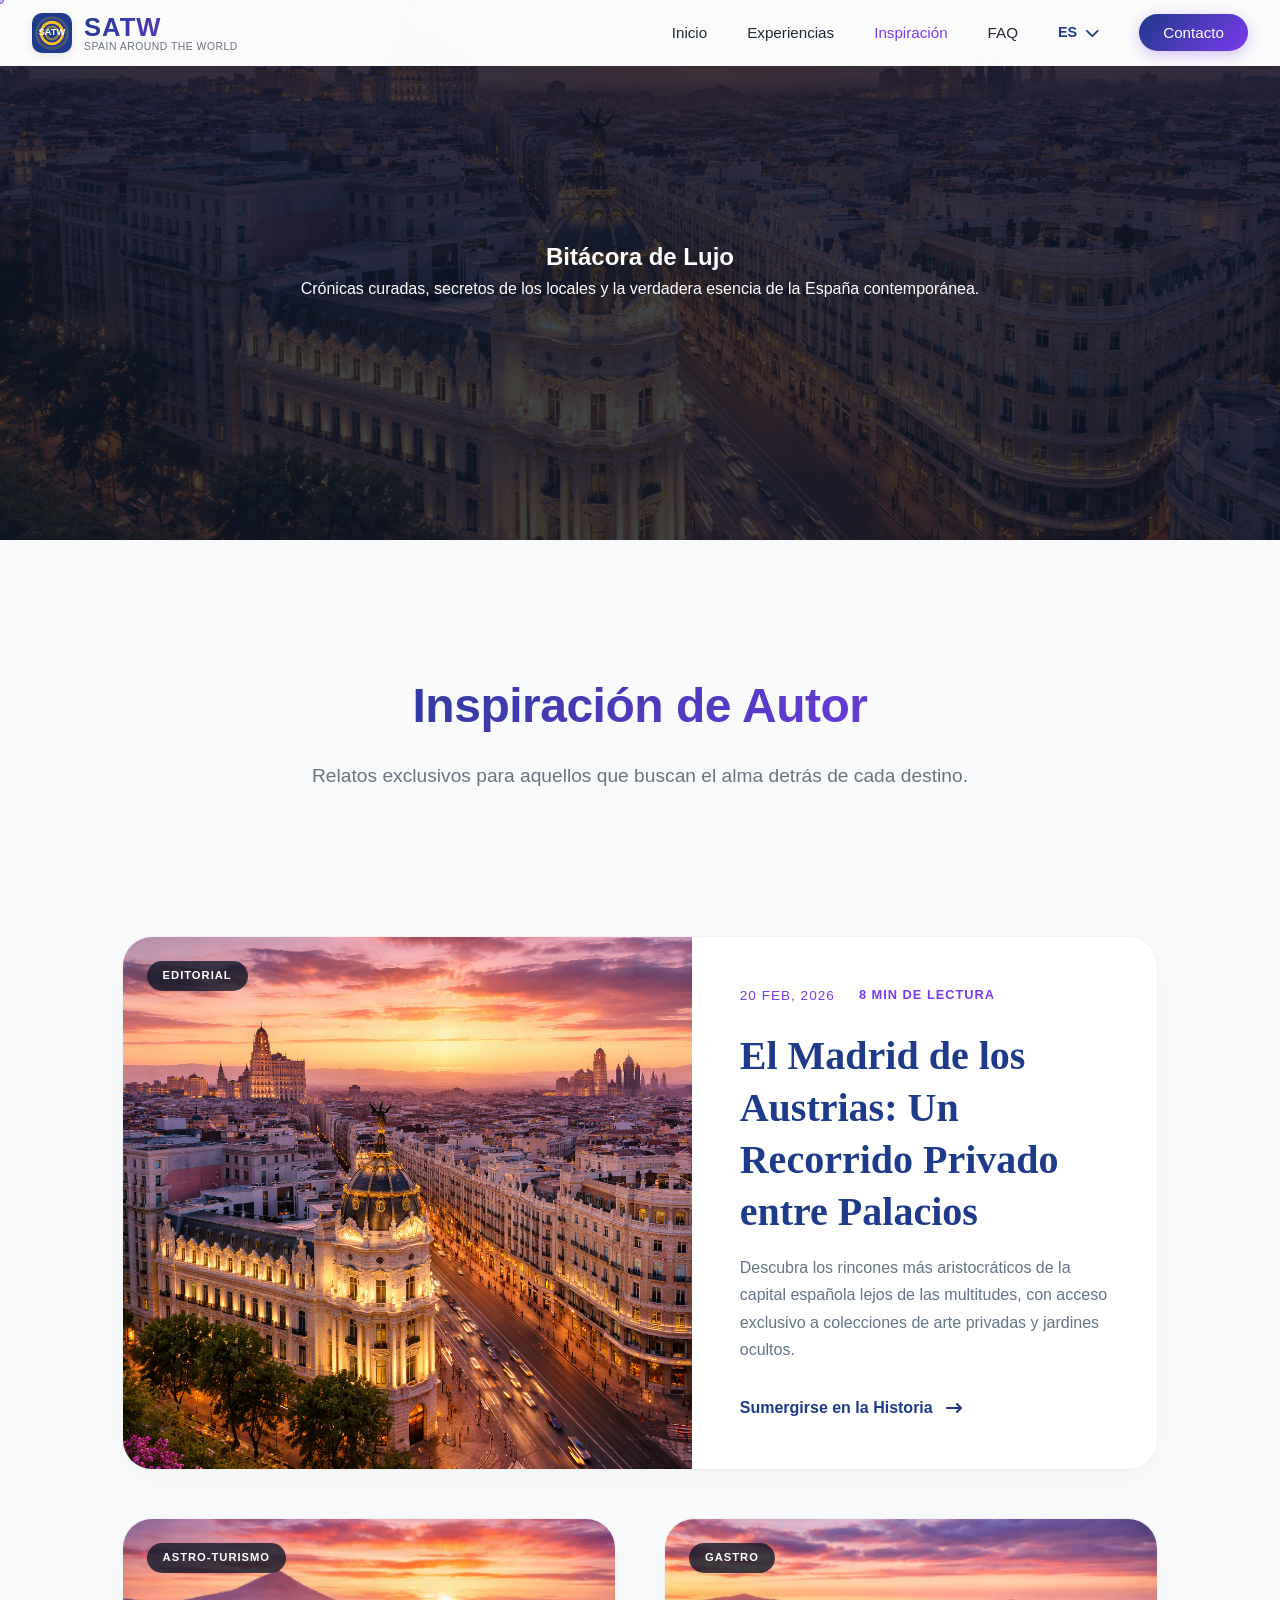
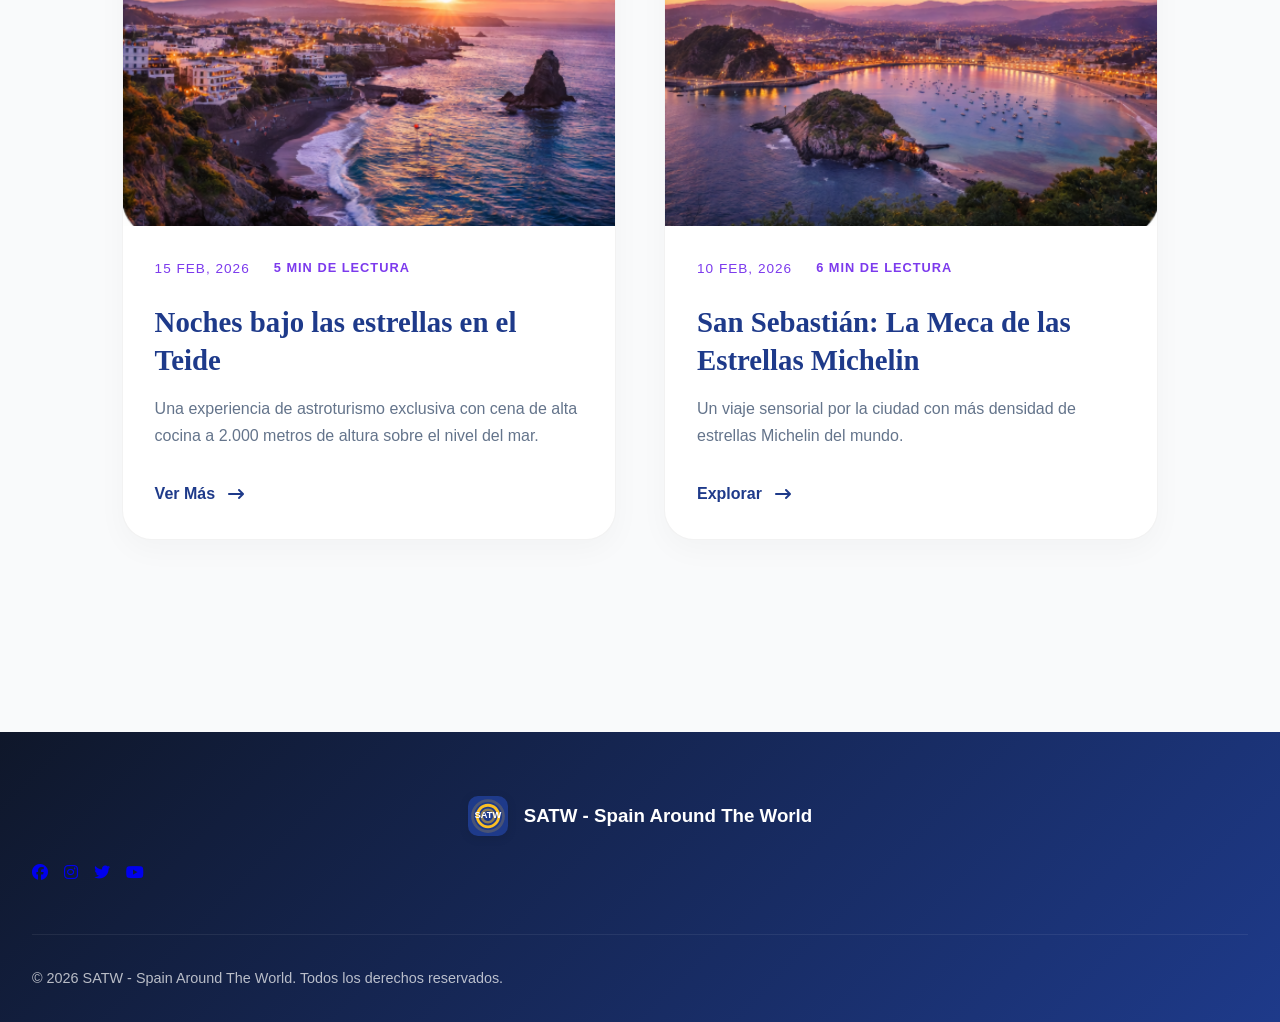
==== blog.html @ 43351e34 "Initial commit - agencia de viaje website" ====
<!doctype html>
<html lang="es">
  <head>
    <meta charset="UTF-8" />
    <meta name="viewport" content="width=device-width, initial-scale=1.0" />
    <title data-i18n="title_blog">Inspiración | SATW - Spain Around The World</title>
    <meta name="description" content="Artículos exclusivos y secretos de viaje sobre los rincones más lujosos de España." data-i18n="desc_blog" />
    <link rel="canonical" href="https://satw.travel/blog.html" />
    <link rel="stylesheet" href="https://cdnjs.cloudflare.com/ajax/libs/font-awesome/6.5.1/css/all.min.css" />
    <link rel="stylesheet" href="styles.css" />
    <script src="script.js" defer></script>
    <link rel="icon" type="image/svg+xml" href="images/favicon.svg" />
  </head>
  <body>
    <div class="custom-cursor"></div>

    <!-- Header -->
    <header class="scrolled">
      <nav>
        <div class="logo">
          <a href="index.html" class="logo-link" aria-label="Volver al inicio">
            <img src="images/favicon.svg" alt="SATW Logo" class="logo-image" />
            <div class="logo-text">
              <span class="logo-main">SATW</span>
              <span class="logo-sub">Spain Around The World</span>
            </div>
          </a>
        </div>
        <input type="checkbox" id="nav-toggle" class="nav-toggle-input" aria-hidden="true" />
        <label for="nav-toggle" class="nav-toggle" aria-label="Abrir menú">
          <span class="hamburger"></span>
        </label>
        <ul id="primary-navigation" class="nav-links">
          <li><a href="index.html" data-i18n="nav_home">Inicio</a></li>
          <li><a href="experiencias.html" data-i18n="nav_exp">Experiencias</a></li>
          <li><a href="blog.html" class="active" data-i18n="nav_blog">Inspiración</a></li>
          <li><a href="index.html#faq" data-i18n="nav_faq">FAQ</a></li>
          <li>
            <div class="lang-selector">
              <span class="current-lang">ES <i class="fa-solid fa-chevron-down"></i></span>
              <ul class="lang-dropdown">
                <li><a href="#" data-lang="es">Español</a></li>
                <li><a href="#" data-lang="en">English</a></li>
                <li><a href="#" data-lang="fr">Français</a></li>
                <li><a href="#" data-lang="nl">Nederlands</a></li>
              </ul>
            </div>
          </li>
          <li><a href="index.html#contacto" class="nav-cta" data-i18n="nav_contact">Contacto</a></li>
        </ul>
      </nav>
    </header>

    <main>
      <section class="hero-sub blog-bg">
        <div class="hero-content">
          <h1 data-i18n="blog_hero_h1">Cuaderno de Viaje</h1>
          <p data-i18n="blog_hero_p">Crónicas de lujo, secretos locales y la esencia de España.</p>
        </div>
      </section>

      <section class="blog-grid-section">
        <div class="section-header reveal">
          <h2 data-i18n="blog_title">Inspiración de Autor</h2>
          <p class="section-subtitle" data-i18n="blog_subtitle">Historias para aquellos que buscan el alma detrás de cada destino.</p>
        </div>

        <div class="blog-masonry-grid">
          <article class="blog-post-card reveal large">
            <div class="blog-post-visual">
              <img src="images/paisaje madrid.png" alt="Madrid Lujo" />
              <span class="blog-post-tag" data-i18n="blog_tag_1">Editorial</span>
            </div>
            <div class="blog-post-content">
              <div class="blog-post-meta">
                <span class="post-date">20 Feb, 2026</span>
                <span class="read-time" data-i18n="blog_read_1">8 min read</span>
              </div>
              <h3 data-i18n="blog_post_1_h">El Madrid de los Austrias: Un Recorrido Privado entre Palacios</h3>
              <p data-i18n="blog_post_1_p">Descubra los rincones más aristocráticos de la capital española lejos de las multitudes, con acceso exclusivo a colecciones de arte privadas y jardines ocultos.</p>
              <a href="#" class="blog-post-link" data-i18n="blog_link_1">Sumergirse en la Historia <i class="fa-solid fa-arrow-right-long"></i></a>
            </div>
          </article>

          <article class="blog-post-card reveal">
            <div class="blog-post-visual">
              <img src="images/paisaje islas canarias.png" alt="Canarias" />
              <span class="blog-post-tag" data-i18n="blog_tag_2">Astro-turismo</span>
            </div>
            <div class="blog-post-content">
              <div class="blog-post-meta">
                <span class="post-date">15 Feb, 2026</span>
                <span class="read-time" data-i18n="blog_read_2">5 min read</span>
              </div>
              <h3 data-i18n="blog_post_2_h">Noches bajo las estrellas en el Teide</h3>
              <p data-i18n="blog_post_2_p">Una experiencia de astroturismo exclusiva con cena de alta cocina a 2.000 metros de altura sobre el nivel del mar.</p>
              <a href="#" class="blog-post-link" data-i18n="blog_link_2">Ver Más <i class="fa-solid fa-arrow-right-long"></i></a>
            </div>
          </article>

          <article class="blog-post-card reveal">
            <div class="blog-post-visual">
              <img src="images/paisaje san sebastian.png" alt="San Sebastian" />
              <span class="blog-post-tag" data-i18n="blog_tag_3">Gastro</span>
            </div>
            <div class="blog-post-content">
              <div class="blog-post-meta">
                <span class="post-date">10 Feb, 2026</span>
                <span class="read-time" data-i18n="blog_read_3">6 min read</span>
              </div>
              <h3 data-i18n="blog_post_3_h">San Sebastián: La Meca de las Estrellas Michelin</h3>
              <p data-i18n="blog_post_3_p">Un viaje sensorial por la ciudad con más densidad de estrellas Michelin del mundo.</p>
              <a href="#" class="blog-post-link" data-i18n="blog_link_3">Explorar <i class="fa-solid fa-arrow-right-long"></i></a>
            </div>
          </article>
        </div>
      </section>
    </main>

    <footer>
      <div class="footer-content">
        <div class="footer-logo">
          <img src="images/favicon.svg" alt="" class="logo-image" aria-hidden="true" />
          <h3 data-i18n="footer_h3">SATW - Spain Around The World</h3>
        </div>
        <div class="social-links">
          <a href="#" aria-label="Facebook"><i class="fab fa-facebook"></i></a>
          <a href="#" aria-label="Instagram"><i class="fab fa-instagram"></i></a>
          <a href="#" aria-label="Twitter"><i class="fab fa-twitter"></i></a>
          <a href="#" aria-label="YouTube"><i class="fab fa-youtube"></i></a>
        </div>
        <p class="copyright" data-i18n="footer_copy">© 2026 SATW. Todos los derechos reservados.</p>
      </div>
    </footer>
  </body>
</html>
---- styles.css ----
* {
  margin: 0;
  padding: 0;
  box-sizing: border-box;
}

:root {
  --primary-dark: #1e3a8a;
  --primary-light: #3b82f6;
  --accent: #7c3aed;
  --accent-warm: #ffd166;
  --text-dark: #1f2937;
  --text-light: #6b7280;
  --bg-light: #f9fafb;
}

html {
  scroll-behavior: smooth;
}

body {
  font-family:
    "Inter",
    -apple-system,
    BlinkMacSystemFont,
    "Segoe UI",
    Roboto,
    sans-serif;
  color: var(--text-dark);
  overflow-x: hidden;
  line-height: 1.6;
  background-color: var(--bg-light);
}

/* Scroll Progress Bar */
.scroll-progress {
  position: fixed;
  top: 0;
  left: 0;
  width: 0%;
  height: 4px;
  background: linear-gradient(90deg, var(--primary-light), var(--accent));
  z-index: 2000;
  transition: width 0.1s;
}

/* Floating WhatsApp Button */
.floating-whatsapp {
  position: fixed;
  bottom: 2rem;
  right: 2rem;
  width: 60px;
  height: 60px;
  background: #25d366;
  color: white;
  border-radius: 50%;
  display: flex;
  align-items: center;
  justify-content: center;
  font-size: 2rem;
  box-shadow: 0 10px 25px rgba(37, 211, 102, 0.3);
  z-index: 1500;
  transition: all 0.3s cubic-bezier(0.175, 0.885, 0.32, 1.275);
  text-decoration: none;
}

.floating-whatsapp:hover {
  transform: scale(1.1) translateY(-5px);
  box-shadow: 0 15px 35px rgba(37, 211, 102, 0.4);
}

.floating-whatsapp i {
  filter: drop-shadow(0 2px 5px rgba(0, 0, 0, 0.1));
}

/* Scroll Animation Utilities */
.reveal {
  opacity: 0;
  transform: translateY(30px);
  transition: all 0.8s cubic-bezier(0.4, 0, 0.2, 1);
  visibility: hidden;
}

.reveal-left {
  opacity: 0;
  transform: translateX(-50px);
  transition: all 0.8s cubic-bezier(0.4, 0, 0.2, 1);
  visibility: hidden;
}

.reveal-right {
  opacity: 0;
  transform: translateX(50px);
  transition: all 0.8s cubic-bezier(0.4, 0, 0.2, 1);
  visibility: hidden;
}

.reveal.active,
.reveal-left.active,
.reveal-right.active {
  opacity: 1;
  transform: translate(0, 0);
  visibility: visible;
}

/* Header mejorado */
header {
  position: fixed;
  top: 0;
  width: 100%;
  background: rgba(255, 255, 255, 0.98);
  backdrop-filter: blur(20px);
  box-shadow: 0 1px 3px rgba(0, 0, 0, 0.08);
  z-index: 1000;
  padding: 0.8rem 2rem;
  transition: all 0.3s ease;
}

header.scrolled {
  padding: 0.5rem 2rem;
  box-shadow: 0 4px 12px rgba(0, 0, 0, 0.1);
}

nav {
  margin: 0 auto;
  display: flex;
  justify-content: space-between;
  align-items: center;
}

.logo {
  display: flex;
  align-items: center;
  gap: 0.75rem;
  transition: transform 0.3s ease;
}

.logo:hover {
  transform: scale(1.02);
}

.logo-image {
  width: 40px;
  height: auto;
  filter: drop-shadow(0 2px 4px rgba(0, 0, 0, 0.1));
}

.logo-text {
  display: flex;
  flex-direction: column;
  line-height: 1.1;
}

.logo-main {
  font-size: 1.6rem;
  font-weight: 800;
  background: linear-gradient(135deg, var(--primary-dark), var(--accent));
  -webkit-background-clip: text;
  -webkit-text-fill-color: transparent;
  background-clip: text;
  letter-spacing: 1px;
}

.logo-sub {
  font-size: 0.65rem;
  color: var(--text-light);
  font-weight: 500;
  letter-spacing: 0.5px;
  text-transform: uppercase;
}

.nav-links {
  display: flex;
  gap: 2.5rem;
  list-style: none;
  align-items: center;
}

.nav-links a {
  text-decoration: none;
  color: var(--text-dark);
  font-weight: 500;
  font-size: 0.95rem;
  position: relative;
  transition: color 0.3s;
}

.nav-links a::after {
  content: "";
  position: absolute;
  bottom: -5px;
  left: 0;
  width: 0;
  height: 2px;
  background: linear-gradient(90deg, var(--primary-dark), var(--accent));
  transition: width 0.3s ease;
}

.nav-links a:hover {
  color: var(--accent);
}

.nav-links a:hover::after {
  width: 100%;
}

/* Hamburger menu */
.nav-toggle {
  display: none;
  background: transparent;
  border: none;
  cursor: pointer;
  width: 44px;
  height: 44px;
  align-items: center;
  justify-content: center;
  z-index: 1201;
}

.hamburger,
.hamburger::before,
.hamburger::after {
  display: block;
  width: 24px;
  height: 2px;
  background: var(--primary-dark);
  border-radius: 2px;
  position: relative;
  transition: all 0.3s ease;
}

.hamburger::before,
.hamburger::after {
  content: "";
  position: absolute;
  left: 0;
}

.hamburger::before {
  top: -7px;
}
.hamburger::after {
  top: 7px;
}

#nav-toggle {
  display: none;
}
#nav-toggle:checked + .nav-toggle .hamburger {
  background: transparent;
}
#nav-toggle:checked + .nav-toggle .hamburger::before {
  transform: translateY(7px) rotate(45deg);
}
#nav-toggle:checked + .nav-toggle .hamburger::after {
  transform: translateY(-7px) rotate(-45deg);
}

/* Hero mejorado */
.hero {
  height: 100vh;
  min-height: 600px;
  background: linear-gradient(
    135deg,
    #0f172a 0%,
    var(--primary-dark) 50%,
    var(--accent) 100%
  );
  display: flex;
  align-items: center;
  justify-content: center;
  text-align: center;
  color: white;
  position: relative;
  overflow: hidden;
}

.hero-image {
  position: absolute;
  top: 0;
  left: 0;
  width: 100%;
  height: 100%;
  object-fit: cover;
  z-index: 0;
}

.hero::before {
  content: "";
  position: absolute;
  top: 0;
  left: 0;
  right: 0;
  bottom: 0;
  background:
    radial-gradient(
      circle at 20% 50%,
      rgba(124, 58, 237, 0.3) 0%,
      transparent 50%
    ),
    radial-gradient(
      circle at 80% 80%,
      rgba(59, 130, 246, 0.3) 0%,
      transparent 50%
    );
  z-index: 1;
}

.hero::after {
  content: "";
  position: absolute;
  top: 0;
  left: 0;
  right: 0;
  bottom: 0;
  background: linear-gradient(
    180deg,
    rgba(0, 0, 0, 0.4) 0%,
    rgba(0, 0, 0, 0.5) 50%,
    rgba(0, 0, 0, 0.7) 100%
  );
  z-index: 1;
}

.hero-content {
  position: relative;
  z-index: 2;
  max-width: 900px;
  padding: 2rem;
  animation: fadeInUp 1s ease-out;
}

@keyframes fadeInUp {
  from {
    opacity: 0;
    transform: translateY(40px);
  }
  to {
    opacity: 1;
    transform: translateY(0);
  }
}

.hero h1 {
  font-size: clamp(2rem, 5vw, 4.5rem);
  margin-bottom: 1.5rem;
  color: white;
  font-weight: 900;
  letter-spacing: -0.5px;
  text-shadow: 0 4px 20px rgba(0, 0, 0, 0.5);
  line-height: 1.1;
}

.hero h1 .highlight {
  background: linear-gradient(135deg, var(--accent-warm), #fbbf24);
  -webkit-background-clip: text;
  -webkit-text-fill-color: transparent;
  background-clip: text;
}

.hero p {
  font-size: clamp(1.1rem, 2vw, 1.4rem);
  margin-bottom: 2.5rem;
  opacity: 0.95;
  max-width: 700px;
  margin-left: auto;
  margin-right: auto;
  font-weight: 300;
  line-height: 1.6;
}

.cta-button {
  display: inline-flex;
  align-items: center;
  gap: 0.75rem;
  padding: 1.2rem 3rem;
  background: white;
  color: var(--primary-dark);
  text-decoration: none;
  border-radius: 50px;
  font-weight: 700;
  font-size: 1.1rem;
  transition: all 0.4s cubic-bezier(0.4, 0, 0.2, 1);
  box-shadow: 0 10px 40px rgba(255, 255, 255, 0.3);
}

.cta-button:hover {
  transform: translateY(-4px) scale(1.02);
  box-shadow: 0 20px 60px rgba(255, 255, 255, 0.4);
  background: var(--accent-warm);
}

.cta-button i {
  transition: transform 0.3s ease;
}

.cta-button:hover i {
  transform: translateX(5px);
}

/* Trust badges */
.trust-badges {
  position: absolute;
  bottom: 3rem;
  left: 50%;
  transform: translateX(-50%);
  display: flex;
  gap: 3rem;
  z-index: 3;
  flex-wrap: wrap;
  justify-content: center;
  padding: 0 2rem;
}

.badge {
  display: flex;
  flex-direction: column;
  align-items: center;
  gap: 0.5rem;
  color: white;
}

.badge-icon {
  font-size: 2rem;
  opacity: 0.9;
}

.badge-text {
  font-size: 0.85rem;
  font-weight: 600;
  opacity: 0.85;
}

/* Secciones */
section {
  padding: 8rem 5%;
  width: 100%;
  margin: 0;
}

@media (max-width: 768px) {
  section {
    padding: 5rem 5%;
  }
}

@media (max-width: 480px) {
  section {
    padding: 4rem 5%;
  }
}

h2 {
  text-align: center;
  font-size: clamp(2rem, 4vw, 3rem);
  margin-bottom: 1rem;
  background: linear-gradient(135deg, var(--primary-dark), var(--accent));
  -webkit-background-clip: text;
  -webkit-text-fill-color: transparent;
  background-clip: text;
  font-weight: 800;
  letter-spacing: -0.5px;
}

.section-header {
  text-align: center;
  max-width: 800px;
  margin: 0 auto 5rem;
}

.section-subtitle {
  text-align: center;
  color: var(--text-light);
  font-size: 1.2rem;
  line-height: 1.6;
  max-width: 700px;
  margin: 0 auto;
}

/* Destinos mejorados */
.destinations-grid {
  display: grid;
  grid-template-columns: repeat(auto-fit, minmax(300px, 1fr));
  gap: 2rem;
  margin-top: 3rem;
}

@media (max-width: 480px) {
  .destinations-grid {
    grid-template-columns: 1fr;
    gap: 1.5rem;
  }
}

.destination-card {
  background: white;
  border-radius: 24px;
  overflow: hidden;
  box-shadow: 0 4px 20px rgba(0, 0, 0, 0.08);
  transition: all 0.4s cubic-bezier(0.4, 0, 0.2, 1);
  cursor: pointer;
  position: relative;
}

.destination-card::before {
  content: "";
  position: absolute;
  top: 0;
  left: 0;
  right: 0;
  bottom: 0;
  background: linear-gradient(135deg, var(--primary-dark), var(--accent));
  opacity: 0;
  transition: opacity 0.4s ease;
  z-index: 1;
  border-radius: 24px;
}

.destination-card:hover {
  transform: translateY(-12px);
  box-shadow: 0 20px 60px rgba(124, 58, 237, 0.25);
}

.destination-card:hover::before {
  opacity: 0.05;
}

.destination-image {
  width: 100%;
  height: 280px;
  overflow: hidden;
  position: relative;
}

.destination-image img {
  width: 100%;
  height: 100%;
  object-fit: cover;
  transition: transform 0.6s ease;
}

.destination-card:hover .destination-image img {
  transform: scale(1.1);
}

.destination-badge {
  position: absolute;
  top: 1rem;
  right: 1rem;
  background: rgba(255, 255, 255, 0.95);
  backdrop-filter: blur(10px);
  padding: 0.5rem 1rem;
  border-radius: 50px;
  font-size: 0.85rem;
  font-weight: 600;
  color: var(--accent);
  z-index: 2;
}

.destination-info {
  padding: 2rem;
  position: relative;
  z-index: 2;
}

.destination-info h3 {
  color: var(--primary-dark);
  margin-bottom: 0.75rem;
  font-size: 1.5rem;
  font-weight: 700;
}

.destination-info p {
  color: var(--text-light);
  line-height: 1.7;
  margin-bottom: 1rem;
}

.destination-link {
  display: inline-flex;
  align-items: center;
  gap: 0.5rem;
  color: var(--accent);
  font-weight: 600;
  font-size: 0.95rem;
  text-decoration: none;
  transition: gap 0.3s ease;
}

.destination-link:hover {
  gap: 0.75rem;
}

/* Servicios mejorados */
.services {
  background:
    radial-gradient(
      circle at top right,
      rgba(124, 58, 237, 0.05),
      transparent 40%
    ),
    radial-gradient(
      circle at bottom left,
      rgba(59, 130, 246, 0.05),
      transparent 40%
    ),
    var(--bg-light);
}

.services-grid {
  display: grid;
  grid-template-columns: repeat(auto-fit, minmax(280px, 1fr));
  gap: 3rem;
  margin-top: 2rem;
}

@media (max-width: 768px) {
  .services-grid {
    gap: 2rem;
  }
}

.service-card {
  background: rgba(255, 255, 255, 0.7);
  backdrop-filter: blur(10px);
  -webkit-backdrop-filter: blur(10px);
  padding: 3rem 2.5rem;
  border-radius: 30px;
  text-align: center;
  transition: all 0.5s cubic-bezier(0.4, 0, 0.2, 1);
  border: 1px solid rgba(255, 255, 255, 0.8);
  box-shadow: 0 10px 30px rgba(0, 0, 0, 0.03);
  position: relative;
  overflow: hidden;
}

.service-card::before {
  content: "";
  position: absolute;
  top: 0;
  left: 0;
  width: 100%;
  height: 4px;
  background: linear-gradient(90deg, var(--primary-light), var(--accent));
  transform: scaleX(0);
  transition: transform 0.5s ease;
  transform-origin: left;
}

.service-card:hover {
  transform: translateY(-15px);
  box-shadow: 0 20px 50px rgba(124, 58, 237, 0.12);
  border-color: rgba(124, 58, 237, 0.2);
  background: white;
}

.service-card:hover::before {
  transform: scaleX(1);
}

.service-icon {
  width: 90px;
  height: 90px;
  margin: 0 auto 2rem;
  background: linear-gradient(135deg, var(--primary-light), var(--accent));
  border-radius: 24px;
  display: flex;
  align-items: center;
  justify-content: center;
  font-size: 2.5rem;
  color: white;
  transition: all 0.5s ease;
  box-shadow: 0 10px 25px rgba(124, 58, 237, 0.3);
}

.service-card:hover .service-icon {
  transform: scale(1.1) rotate(8deg);
  box-shadow: 0 15px 35px rgba(124, 58, 237, 0.4);
}

.service-card h3 {
  color: var(--primary-dark);
  margin-bottom: 1.25rem;
  font-size: 1.5rem;
  font-weight: 800;
  letter-spacing: -0.5px;
}

.service-card p {
  color: var(--text-light);
  line-height: 1.8;
  font-size: 1.05rem;
}

/* Stats section */
.stats-section {
  background: linear-gradient(135deg, var(--primary-dark), var(--accent));
  color: white;
  padding: 5rem 2rem;
  margin: 4rem 0;
}

.stats-grid {
  display: grid;
  grid-template-columns: repeat(auto-fit, minmax(200px, 1fr));
  gap: 3rem;
  max-width: 1200px;
  margin: 0 auto;
}

.stat-item {
  text-align: center;
}

.stat-number {
  font-size: 3.5rem;
  font-weight: 900;
  margin-bottom: 0.5rem;
  background: linear-gradient(135deg, white, var(--accent-warm));
  -webkit-background-clip: text;
  -webkit-text-fill-color: transparent;
  background-clip: text;
}

.stat-label {
  font-size: 1.1rem;
  opacity: 0.9;
  font-weight: 500;
}

/* Testimonios mejorados */
.testimonials-container {
  display: grid;
  grid-template-columns: repeat(auto-fit, minmax(320px, 1fr));
  gap: 2rem;
  margin-top: 3rem;
}

.testimonial {
  background: white;
  padding: 2.5rem;
  border-radius: 24px;
  position: relative;
  box-shadow: 0 4px 20px rgba(0, 0, 0, 0.08);
  transition: all 0.3s ease;
}

.testimonial:hover {
  transform: translateY(-5px);
  box-shadow: 0 12px 40px rgba(124, 58, 237, 0.15);
}

.testimonial-quote {
  font-size: 4rem;
  position: absolute;
  top: 1.5rem;
  left: 1.5rem;
  background: linear-gradient(135deg, var(--primary-light), var(--accent));
  -webkit-background-clip: text;
  -webkit-text-fill-color: transparent;
  background-clip: text;
  opacity: 0.3;
  line-height: 1;
}

.testimonial-text {
  margin: 3rem 0 1.5rem;
  line-height: 1.8;
  color: var(--text-dark);
  font-style: italic;
}

.testimonial-author {
  display: flex;
  align-items: center;
  gap: 1rem;
  margin-top: 1.5rem;
  padding-top: 1.5rem;
  border-top: 1px solid rgba(0, 0, 0, 0.1);
}

.author-avatar {
  width: 50px;
  height: 50px;
  border-radius: 50%;
  background: linear-gradient(135deg, var(--primary-light), var(--accent));
  display: flex;
  align-items: center;
  justify-content: center;
  color: white;
  font-weight: 700;
  font-size: 1.2rem;
}

.author-info {
  flex: 1;
}

.author-name {
  font-weight: 700;
  color: var(--primary-dark);
}

.author-location {
  font-size: 0.9rem;
  color: var(--text-light);
}

.rating {
  color: var(--accent-warm);
  font-size: 1.1rem;
}

/* Formulario mejorado */
.contact-form {
  max-width: 700px;
  margin: 3rem auto 0;
  background: white;
  padding: 3rem;
  border-radius: 24px;
  box-shadow: 0 10px 60px rgba(124, 58, 237, 0.1);
}

.form-group {
  margin-bottom: 1.5rem;
}

.form-group label {
  display: block;
  margin-bottom: 0.6rem;
  color: var(--primary-dark);
  font-weight: 600;
  font-size: 0.95rem;
}

.form-group input,
.form-group select,
.form-group textarea {
  width: 100%;
  padding: 1rem;
  border: 2px solid #e5e7eb;
  border-radius: 12px;
  font-size: 1rem;
  transition: all 0.3s;
  font-family: inherit;
}

.form-group input:focus,
.form-group select:focus,
.form-group textarea:focus {
  outline: none;
  border-color: var(--accent);
  box-shadow: 0 0 0 3px rgba(124, 58, 237, 0.1);
}

.small-inputs-grid {
  display: grid;
  grid-template-columns: 1fr 1fr;
  gap: 1rem;
}

.date-grid {
  display: grid;
  grid-template-columns: 1fr 1fr;
  gap: 1rem;
}

input[readonly] {
  background: var(--bg-light);
  cursor: not-allowed;
}

.submit-button {
  width: 100%;
  padding: 1.2rem;
  background: linear-gradient(135deg, var(--primary-dark), var(--accent));
  color: white;
  border: none;
  border-radius: 12px;
  font-size: 1.1rem;
  font-weight: 700;
  cursor: pointer;
  transition: all 0.3s;
  display: flex;
  align-items: center;
  justify-content: center;
  gap: 0.75rem;
}

.submit-button:hover {
  transform: translateY(-2px);
  box-shadow: 0 10px 30px rgba(124, 58, 237, 0.4);
}

/* Footer mejorado */
footer {
  background: linear-gradient(135deg, #0f172a, var(--primary-dark));
  color: white;
  padding: 4rem 2rem 2rem;
}

.footer-content {
  max-width: 1400px;
  margin: 0 auto;
}

.footer-grid {
  display: grid;
  grid-template-columns: repeat(auto-fit, minmax(250px, 1fr));
  gap: 3rem;
  margin-bottom: 3rem;
}

.footer-section h3 {
  margin-bottom: 1.5rem;
  font-size: 1.3rem;
}

.footer-section p,
.footer-section a {
  color: rgba(255, 255, 255, 0.8);
  line-height: 1.8;
  text-decoration: none;
  display: block;
  margin-bottom: 0.5rem;
}

.footer-section a:hover {
  color: var(--accent-warm);
}

.social-links {
  display: flex;
  gap: 1rem;
  margin-top: 1.5rem;
}

.social-link {
  width: 45px;
  height: 45px;
  border-radius: 50%;
  background: rgba(255, 255, 255, 0.1);
  display: flex;
  align-items: center;
  justify-content: center;
  color: white;
  transition: all 0.3s;
  font-size: 1.2rem;
}

.social-link:hover {
  background: var(--accent);
  transform: translateY(-3px);
}

.footer-bottom {
  text-align: center;
  padding-top: 2rem;
  border-top: 1px solid rgba(255, 255, 255, 0.1);
  color: rgba(255, 255, 255, 0.6);
}

/* Responsive */
@media (max-width: 768px) {
  .nav-toggle {
    display: flex;
  }

  .nav-links {
    position: fixed;
    top: 70px;
    right: 0;
    width: 280px;
    height: calc(100vh - 70px);
    background: rgba(255, 255, 255, 0.98);
    backdrop-filter: blur(20px);
    flex-direction: column;
    align-items: flex-start;
    padding: 2.5rem;
    box-shadow: -10px 0 30px rgba(0, 0, 0, 0.05);
    transform: translateX(100%);
    opacity: 0;
    transition: all 0.4s cubic-bezier(0.16, 1, 0.3, 1);
    pointer-events: none;
    overflow-y: auto;
  }

  #nav-toggle:checked ~ #primary-navigation {
    transform: translateX(0);
    opacity: 1;
    pointer-events: auto;
  }

  .nav-links li {
    width: 100%;
    border-bottom: 1px solid rgba(0, 0, 0, 0.05);
  }

  .nav-links a {
    display: block;
    padding: 1rem 0;
    width: 100%;
  }

  .trust-badges {
    gap: 2rem;
    bottom: 2rem;
  }

  .badge {
    font-size: 0.85rem;
  }

  .badge-icon {
    font-size: 1.5rem;
  }

  section {
    padding: 4rem 1.5rem;
  }

  .destinations-grid,
  .services-grid,
  .testimonials-container {
    grid-template-columns: 1fr;
  }

  .stats-grid {
    grid-template-columns: repeat(2, 1fr);
    gap: 2rem;
  }

  .stat-number {
    font-size: 2.5rem;
  }

  .date-grid,
  .small-inputs-grid {
    grid-template-columns: 1fr;
  }

  .contact-form {
    padding: 2rem 1.5rem;
  }
}

@media (max-width: 480px) {
  .logo-main {
    font-size: 1.3rem;
  }

  .trust-badges {
    flex-direction: column;
    gap: 1rem;
  }

  .stats-grid {
    grid-template-columns: 1fr;
  }
}

/* Animaciones adicionales */
@keyframes float {
  0%,
  100% {
    transform: translateY(0px);
  }
  50% {
    transform: translateY(-10px);
  }
}

.service-icon {
  animation: float 3s ease-in-out infinite;
}

.service-card:nth-child(2) .service-icon {
  animation-delay: 0.5s;
}

.service-card:nth-child(3) .service-icon {
  animation-delay: 1s;
}

.service-card:nth-child(4) .service-icon {
  animation-delay: 1.5s;
}

/* FAQ Section */
.faq-section {
  background: white;
}

.faq-container {
  max-width: 800px;
  margin: 0 auto;
}

.faq-item {
  border-bottom: 1px solid rgba(0, 0, 0, 0.08);
  margin-bottom: 1rem;
}

.faq-question {
  width: 100%;
  display: flex;
  justify-content: space-between;
  align-items: center;
  padding: 1.5rem 0;
  background: none;
  border: none;
  font-size: 1.2rem;
  font-weight: 700;
  color: var(--primary-dark);
  cursor: pointer;
  text-align: left;
  transition: color 0.3s ease;
}

.faq-question:hover {
  color: var(--accent);
}

.faq-question i {
  font-size: 0.9rem;
  transition: transform 0.4s cubic-bezier(0.4, 0, 0.2, 1);
}

.faq-item.active .faq-question i {
  transform: rotate(180deg);
}

.faq-answer {
  max-height: 0;
  overflow: hidden;
  transition: all 0.4s cubic-bezier(0.4, 0, 0.2, 1);
  opacity: 0;
}

.faq-item.active .faq-answer {
  max-height: 200px;
  padding-bottom: 1.5rem;
  opacity: 1;
}

.faq-answer p {
  color: var(--text-light);
  line-height: 1.7;
}

/* Newsletter Section */
.newsletter-section {
  background: linear-gradient(135deg, var(--primary-dark), var(--accent));
  color: white;
  text-align: center;
  padding: 6rem 5%;
}

.newsletter-content {
  max-width: 700px;
  margin: 0 auto;
}

.newsletter-section h2 {
  color: white !important;
  -webkit-text-fill-color: white !important;
  margin-bottom: 1rem;
}

.newsletter-section p {
  font-size: 1.1rem;
  opacity: 0.9;
  margin-bottom: 2.5rem;
}

.newsletter-form {
  display: flex;
  gap: 1rem;
  max-width: 500px;
  margin: 0 auto;
}

.newsletter-form input {
  flex: 1;
  padding: 1rem 1.5rem;
  border-radius: 50px;
  border: 1px solid rgba(255, 255, 255, 0.2);
  background: rgba(255, 255, 255, 0.1);
  color: white;
  font-size: 1rem;
  outline: none;
  transition: all 0.3s ease;
}

.newsletter-form input::placeholder {
  color: rgba(255, 255, 255, 0.6);
}

.newsletter-form input:focus {
  background: rgba(255, 255, 255, 0.2);
  border-color: white;
}

.newsletter-form .cta-button {
  padding: 1rem 2rem;
  box-shadow: 0 10px 20px rgba(0, 0, 0, 0.1);
}

/* Logo Link */
.logo-link {
  text-decoration: none;
  display: flex;
  align-items: center;
  gap: 0.75rem;
}

/* Footer Improved */
.footer-logo {
  display: flex;
  align-items: center;
  justify-content: center;
  gap: 1rem;
  margin-bottom: 1.5rem;
}

.footer-logo img {
  width: 40px;
}

.footer-contact {
  margin: 2rem 0;
  display: flex;
  flex-direction: column;
  gap: 0.75rem;
}

.footer-contact p {
  display: flex;
  align-items: center;
  justify-content: center;
  gap: 0.75rem;
  font-weight: 500;
}

.footer-contact i {
  color: var(--primary-light);
}

.copyright {
  margin-top: 3rem;
  padding-top: 2rem;
  border-top: 1px solid rgba(255, 255, 255, 0.1);
  font-size: 0.9rem;
  opacity: 0.7;
}

/* Responsive Newsletter */
/* Splash Screen */
#splash-screen {
  position: fixed;
  top: 0;
  left: 0;
  width: 100%;
  height: 100%;
  background: var(--primary-dark);
  display: flex;
  justify-content: center;
  align-items: center;
  z-index: 5000;
  transition:
    opacity 0.8s ease,
    visibility 0.8s ease;
}

#splash-screen.hidden {
  opacity: 0;
  visibility: hidden;
}

.splash-content {
  text-align: center;
}

.splash-logo {
  width: 120px;
  margin-bottom: 2rem;
  animation: splashPulse 2s infinite ease-in-out;
}

@keyframes splashPulse {
  0% {
    transform: scale(1);
    opacity: 0.8;
  }
  50% {
    transform: scale(1.1);
    opacity: 1;
  }
  100% {
    transform: scale(1);
    opacity: 0.8;
  }
}

.splash-loader {
  width: 50px;
  height: 50px;
  border: 3px solid rgba(255, 255, 255, 0.1);
  border-top-color: var(--accent-warm);
  border-radius: 50%;
  margin: 0 auto;
  animation: spin 1s linear infinite;
}

@keyframes spin {
  to {
    transform: rotate(360deg);
  }
}

/* Custom Cursor */
.custom-cursor {
  width: 8px;
  height: 8px;
  background: rgba(124, 58, 237, 0.3);
  border: 1px solid var(--accent);
  border-radius: 50%;
  position: fixed;
  pointer-events: none;
  z-index: 9999;
  transition:
    transform 0.1s ease,
    width 0.3s ease,
    height 0.3s ease,
    background 0.3s ease;
  transform: translate(-50%, -50%);
  display: none;
}

@media (hover: hover) and (pointer: fine) {
  .custom-cursor {
    display: block;
  }
}

.custom-cursor.hover {
  width: 30px;
  height: 30px;
  background: rgba(124, 58, 237, 0.1);
  border-width: 2px;
}

/* Parallax Utilities */
.parallax-container {
  overflow: hidden;
  position: relative;
}

.parallax-bg {
  transform: translateY(0);
  transition: transform 0.1s linear;
}

/* New Menu Style */
.nav-cta {
  background: linear-gradient(135deg, var(--primary-dark), var(--accent));
  color: white !important;
  padding: 0.6rem 1.5rem !important;
  border-radius: 50px;
  box-shadow: 0 4px 15px rgba(124, 58, 237, 0.3);
}

/* Sub-page Hero */
.hero-sub {
  height: 60vh;
  background:
    linear-gradient(rgba(15, 23, 42, 0.7), rgba(15, 23, 42, 0.7)),
    url("images/paisaje españa.png") center/cover no-repeat;
  display: flex;
  justify-content: center;
  align-items: center;
  text-align: center;
  color: white;
  padding: 0 5%;
}

.blog-bg {
  background-image:
    linear-gradient(rgba(15, 23, 42, 0.8), rgba(15, 23, 42, 0.8)),
    url("images/paisaje madrid.png");
}

/* Page Specifics */
.destination-badge {
  position: absolute;
  top: 1.5rem;
  right: 1.5rem;
  background: var(--accent);
  color: white;
  padding: 0.4rem 1rem;
  border-radius: 20px;
  font-size: 0.8rem;
  font-weight: 600;
  box-shadow: 0 4px 10px rgba(124, 58, 237, 0.2);
}

.post-date {
  display: block;
  font-size: 0.85rem;
  color: var(--accent);
  margin-bottom: 0.5rem;
  font-weight: 500;
}

.destination-link {
  display: inline-flex;
  align-items: center;
  gap: 0.5rem;
  color: var(--primary-dark);
  font-weight: 600;
  margin-top: 1.5rem;
  transition: gap 0.3s ease;
}

.destination-link:hover {
  gap: 1rem;
}

/* Active Nav State */
.nav-links li a.active {
  color: var(--accent) !important;
}

/* Language Selector */
.lang-selector {
  position: relative;
  cursor: pointer;
  padding: 0.5rem 0;
  font-weight: 600;
  font-size: 0.9rem;
  color: var(--primary-dark);
}

.current-lang {
  display: flex;
  align-items: center;
  gap: 0.5rem;
  transition: color 0.3s ease;
}

.lang-dropdown {
  position: absolute;
  top: 100%;
  right: 0;
  background: white;
  border-radius: 12px;
  box-shadow: 0 10px 30px rgba(0, 0, 0, 0.1);
  list-style: none;
  padding: 0.5rem 0;
  min-width: 120px;
  opacity: 0;
  visibility: hidden;
  transform: translateY(10px);
  transition: all 0.3s cubic-bezier(0.4, 0, 0.2, 1);
  z-index: 1000;
}

.lang-selector:hover .lang-dropdown {
  opacity: 1;
  visibility: visible;
  transform: translateY(0);
}

.lang-dropdown li a {
  display: block;
  padding: 0.6rem 1.2rem;
  color: var(--primary-dark);
  text-decoration: none;
  font-size: 0.85rem;
  transition:
    background 0.2s ease,
    color 0.2s ease;
}

.lang-dropdown li a:hover {
  background: rgba(124, 58, 237, 0.05);
  color: var(--accent);
}

/* Mobile Adjustments for Lang Selector */
@media (max-width: 992px) {
  .lang-dropdown {
    position: static;
    opacity: 1;
    visibility: visible;
    transform: none;
    box-shadow: none;
    background: transparent;
    padding-left: 1rem;
    display: none;
  }
}

/* Experiences Editorial Layout */
.experiences-container {
  display: flex;
  flex-direction: column;
  gap: 8rem;
  padding: 8rem 5%;
  max-width: 1400px;
  margin: 0 auto;
}

.experience-item {
  display: grid;
  grid-template-columns: 1.2fr 1fr;
  gap: 4rem;
  align-items: center;
}

.experience-item.inverted {
  grid-template-columns: 1fr 1.2fr;
}

.experience-item.inverted .experience-visual {
  order: 2;
}

.experience-visual {
  position: relative;
  border-radius: 40px;
  overflow: hidden;
  aspect-ratio: 4/3;
  box-shadow: 0 30px 60px rgba(0, 0, 0, 0.1);
  transition: transform 0.6s cubic-bezier(0.23, 1, 0.32, 1);
}

.experience-visual img {
  width: 100%;
  height: 100%;
  object-fit: cover;
  transition: transform 1.2s ease;
}

.experience-visual:hover img {
  transform: scale(1.1);
}

.experience-overlay {
  position: absolute;
  inset: 0;
  background: linear-gradient(to top, rgba(0, 0, 0, 0.4), transparent);
  opacity: 0;
  transition: opacity 0.6s ease;
}

.experience-visual:hover .experience-overlay {
  opacity: 1;
}

.experience-label {
  position: absolute;
  top: 2rem;
  left: 2rem;
  background: rgba(255, 255, 255, 0.9);
  backdrop-filter: blur(10px);
  padding: 0.6rem 1.5rem;
  border-radius: 30px;
  font-weight: 700;
  letter-spacing: 1px;
  text-transform: uppercase;
  font-size: 0.75rem;
  color: var(--primary-dark);
  z-index: 2;
}

.experience-text {
  padding: 2rem;
}

.experience-location {
  display: block;
  font-size: 0.9rem;
  color: var(--accent);
  font-weight: 500;
  margin-bottom: 1rem;
  text-transform: uppercase;
  letter-spacing: 2px;
}

.experience-text h3 {
  font-family: "Playfair Display", serif;
  font-size: 2.8rem;
  line-height: 1.2;
  margin-bottom: 1.5rem;
  color: var(--primary-dark);
}

.experience-text p {
  font-size: 1.15rem;
  line-height: 1.8;
  color: #64748b;
  margin-bottom: 2rem;
}

.experience-cta {
  display: inline-flex;
  align-items: center;
  gap: 1rem;
  padding: 1rem 2rem;
  background: var(--primary-dark);
  color: white;
  border-radius: 50px;
  text-decoration: none;
  font-weight: 600;
  transition: all 0.3s ease;
}

.experience-cta:hover {
  background: var(--accent);
  transform: translateX(10px);
  box-shadow: 0 10px 20px rgba(124, 58, 237, 0.2);
}

/* Responsive Experiences */
@media (max-width: 992px) {
  .experience-item,
  .experience-item.inverted {
    grid-template-columns: 1fr !important;
    gap: 2rem;
  }

  .experience-item.inverted .experience-visual {
    order: 0 !important;
  }

  .experience-text {
    padding: 0;
    text-align: center;
  }

  .experience-text h3 {
    font-size: 2.2rem;
  }
}

/* Blog Masonry Layout */
.blog-masonry-grid {
  display: grid;
  grid-template-columns: repeat(auto-fill, minmax(320px, 1fr));
  gap: 3rem;
  padding: 4rem 5%;
  max-width: 1400px;
  margin: 0 auto;
}

.blog-post-card {
  background: white;
  border-radius: 30px;
  overflow: hidden;
  box-shadow: 0 10px 30px rgba(0, 0, 0, 0.03);
  transition: all 0.5s cubic-bezier(0.4, 0, 0.2, 1);
  border: 1px solid rgba(0, 0, 0, 0.05);
  display: flex;
  flex-direction: column;
}

.blog-post-card.large {
  grid-column: span 2;
  flex-direction: row;
}

.blog-post-card.large .blog-post-visual {
  width: 55%;
  aspect-ratio: auto;
}

.blog-post-card.large .blog-post-content {
  width: 45%;
  padding: 3rem;
  justify-content: center;
}

.blog-post-visual {
  position: relative;
  aspect-ratio: 16/10;
  overflow: hidden;
}

.blog-post-visual img {
  width: 100%;
  height: 100%;
  object-fit: cover;
  transition: transform 1s ease;
}

.blog-post-card:hover .blog-post-visual img {
  transform: scale(1.05);
}

.blog-post-tag {
  position: absolute;
  top: 1.5rem;
  left: 1.5rem;
  background: rgba(15, 23, 42, 0.8);
  color: white;
  padding: 0.4rem 1rem;
  border-radius: 20px;
  font-size: 0.7rem;
  font-weight: 600;
  text-transform: uppercase;
  letter-spacing: 1px;
}

.blog-post-content {
  padding: 2rem;
  display: flex;
  flex-direction: column;
  flex-grow: 1;
}

.blog-post-meta {
  display: flex;
  gap: 1.5rem;
  margin-bottom: 1rem;
  font-size: 0.8rem;
  color: var(--accent);
  font-weight: 600;
  text-transform: uppercase;
  letter-spacing: 1px;
}

.blog-post-content h3 {
  font-family: "Playfair Display", serif;
  font-size: 1.8rem;
  margin-bottom: 1rem;
  line-height: 1.3;
  color: var(--primary-dark);
}

.blog-post-card.large h3 {
  font-size: 2.5rem;
}

.blog-post-content p {
  color: #64748b;
  line-height: 1.7;
  margin-bottom: 2rem;
  font-size: 1rem;
}

.blog-post-link {
  margin-top: auto;
  color: var(--primary-dark);
  text-decoration: none;
  font-weight: 700;
  display: inline-flex;
  align-items: center;
  gap: 0.8rem;
  transition: gap 0.3s ease;
}

.blog-post-link:hover {
  gap: 1.5rem;
  color: var(--accent);
}

.blog-post-card:hover {
  transform: translateY(-10px);
  box-shadow: 0 30px 60px rgba(0, 0, 0, 0.08);
  border-color: rgba(124, 58, 237, 0.2);
}

/* Responsive Blog */
@media (max-width: 1100px) {
  .blog-post-card.large {
    grid-column: span 1;
    flex-direction: column;
  }
  .blog-post-card.large .blog-post-visual,
  .blog-post-card.large .blog-post-content {
    width: 100%;
  }
  .blog-post-card.large .blog-post-content {
    padding: 2rem;
  }
}

@media (max-width: 768px) {
  .blog-masonry-grid {
    grid-template-columns: 1fr;
    padding: 2rem 5%;
  }
  .blog-post-content h3 {
    font-size: 1.5rem;
  }
}
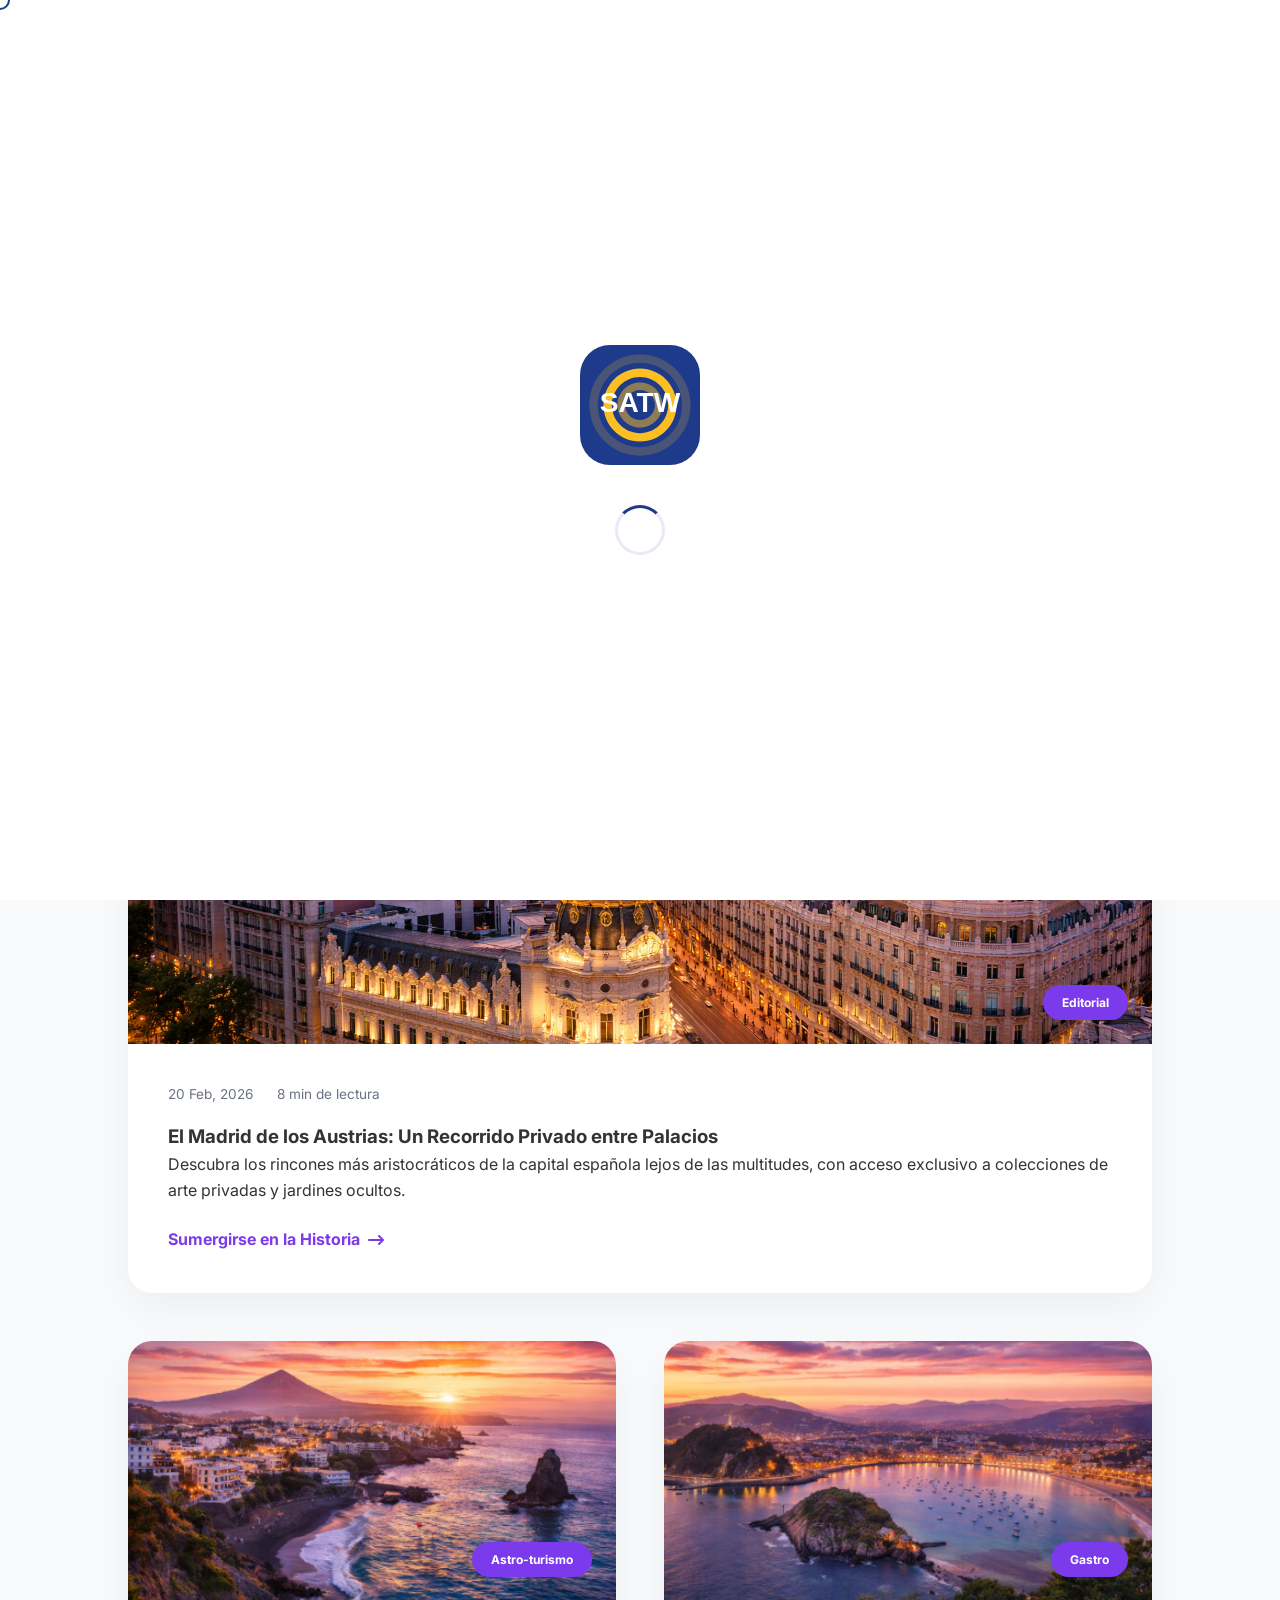
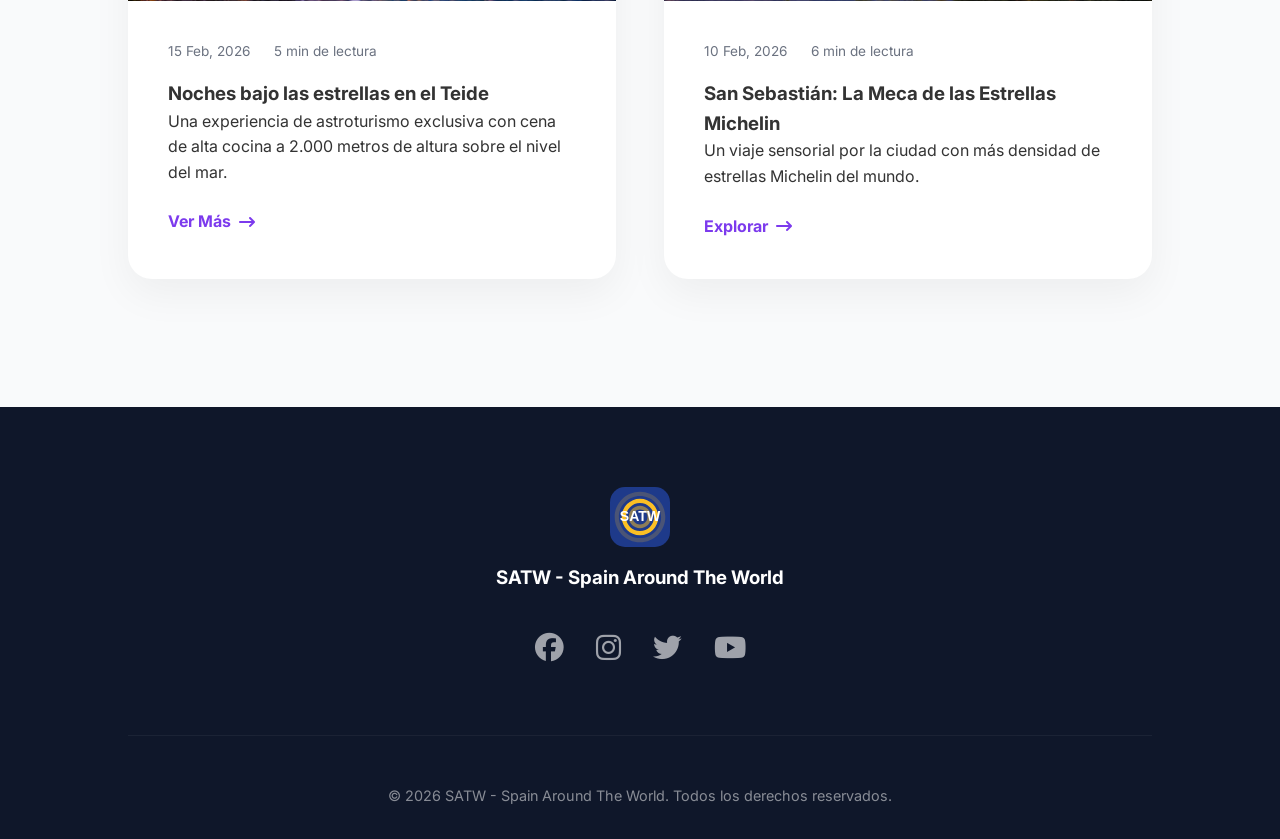
==== commit fb9430be: "Add files via upload" ====
--- a/blog.html
+++ b/blog.html
@@ -1,136 +1,145 @@
-<!doctype html>
-<html lang="es">
-  <head>
-    <meta charset="UTF-8" />
-    <meta name="viewport" content="width=device-width, initial-scale=1.0" />
-    <title data-i18n="title_blog">Inspiración | SATW - Spain Around The World</title>
-    <meta name="description" content="Artículos exclusivos y secretos de viaje sobre los rincones más lujosos de España." data-i18n="desc_blog" />
-    <link rel="canonical" href="https://satw.travel/blog.html" />
-    <link rel="stylesheet" href="https://cdnjs.cloudflare.com/ajax/libs/font-awesome/6.5.1/css/all.min.css" />
-    <link rel="stylesheet" href="styles.css" />
-    <script src="script.js" defer></script>
-    <link rel="icon" type="image/svg+xml" href="images/favicon.svg" />
-  </head>
-  <body>
-    <div class="custom-cursor"></div>
-
-    <!-- Header -->
-    <header class="scrolled">
-      <nav>
-        <div class="logo">
-          <a href="index.html" class="logo-link" aria-label="Volver al inicio">
-            <img src="images/favicon.svg" alt="SATW Logo" class="logo-image" />
-            <div class="logo-text">
-              <span class="logo-main">SATW</span>
-              <span class="logo-sub">Spain Around The World</span>
-            </div>
-          </a>
-        </div>
-        <input type="checkbox" id="nav-toggle" class="nav-toggle-input" aria-hidden="true" />
-        <label for="nav-toggle" class="nav-toggle" aria-label="Abrir menú">
-          <span class="hamburger"></span>
-        </label>
-        <ul id="primary-navigation" class="nav-links">
-          <li><a href="index.html" data-i18n="nav_home">Inicio</a></li>
-          <li><a href="experiencias.html" data-i18n="nav_exp">Experiencias</a></li>
-          <li><a href="blog.html" class="active" data-i18n="nav_blog">Inspiración</a></li>
-          <li><a href="index.html#faq" data-i18n="nav_faq">FAQ</a></li>
-          <li>
-            <div class="lang-selector">
-              <span class="current-lang">ES <i class="fa-solid fa-chevron-down"></i></span>
-              <ul class="lang-dropdown">
-                <li><a href="#" data-lang="es">Español</a></li>
-                <li><a href="#" data-lang="en">English</a></li>
-                <li><a href="#" data-lang="fr">Français</a></li>
-                <li><a href="#" data-lang="nl">Nederlands</a></li>
-              </ul>
-            </div>
-          </li>
-          <li><a href="index.html#contacto" class="nav-cta" data-i18n="nav_contact">Contacto</a></li>
-        </ul>
-      </nav>
-    </header>
-
-    <main>
-      <section class="hero-sub blog-bg">
-        <div class="hero-content">
-          <h1 data-i18n="blog_hero_h1">Cuaderno de Viaje</h1>
-          <p data-i18n="blog_hero_p">Crónicas de lujo, secretos locales y la esencia de España.</p>
-        </div>
-      </section>
-
-      <section class="blog-grid-section">
-        <div class="section-header reveal">
-          <h2 data-i18n="blog_title">Inspiración de Autor</h2>
-          <p class="section-subtitle" data-i18n="blog_subtitle">Historias para aquellos que buscan el alma detrás de cada destino.</p>
-        </div>
-
-        <div class="blog-masonry-grid">
-          <article class="blog-post-card reveal large">
-            <div class="blog-post-visual">
-              <img src="images/paisaje madrid.png" alt="Madrid Lujo" />
-              <span class="blog-post-tag" data-i18n="blog_tag_1">Editorial</span>
-            </div>
-            <div class="blog-post-content">
-              <div class="blog-post-meta">
-                <span class="post-date">20 Feb, 2026</span>
-                <span class="read-time" data-i18n="blog_read_1">8 min read</span>
-              </div>
-              <h3 data-i18n="blog_post_1_h">El Madrid de los Austrias: Un Recorrido Privado entre Palacios</h3>
-              <p data-i18n="blog_post_1_p">Descubra los rincones más aristocráticos de la capital española lejos de las multitudes, con acceso exclusivo a colecciones de arte privadas y jardines ocultos.</p>
-              <a href="#" class="blog-post-link" data-i18n="blog_link_1">Sumergirse en la Historia <i class="fa-solid fa-arrow-right-long"></i></a>
-            </div>
-          </article>
-
-          <article class="blog-post-card reveal">
-            <div class="blog-post-visual">
-              <img src="images/paisaje islas canarias.png" alt="Canarias" />
-              <span class="blog-post-tag" data-i18n="blog_tag_2">Astro-turismo</span>
-            </div>
-            <div class="blog-post-content">
-              <div class="blog-post-meta">
-                <span class="post-date">15 Feb, 2026</span>
-                <span class="read-time" data-i18n="blog_read_2">5 min read</span>
-              </div>
-              <h3 data-i18n="blog_post_2_h">Noches bajo las estrellas en el Teide</h3>
-              <p data-i18n="blog_post_2_p">Una experiencia de astroturismo exclusiva con cena de alta cocina a 2.000 metros de altura sobre el nivel del mar.</p>
-              <a href="#" class="blog-post-link" data-i18n="blog_link_2">Ver Más <i class="fa-solid fa-arrow-right-long"></i></a>
-            </div>
-          </article>
-
-          <article class="blog-post-card reveal">
-            <div class="blog-post-visual">
-              <img src="images/paisaje san sebastian.png" alt="San Sebastian" />
-              <span class="blog-post-tag" data-i18n="blog_tag_3">Gastro</span>
-            </div>
-            <div class="blog-post-content">
-              <div class="blog-post-meta">
-                <span class="post-date">10 Feb, 2026</span>
-                <span class="read-time" data-i18n="blog_read_3">6 min read</span>
-              </div>
-              <h3 data-i18n="blog_post_3_h">San Sebastián: La Meca de las Estrellas Michelin</h3>
-              <p data-i18n="blog_post_3_p">Un viaje sensorial por la ciudad con más densidad de estrellas Michelin del mundo.</p>
-              <a href="#" class="blog-post-link" data-i18n="blog_link_3">Explorar <i class="fa-solid fa-arrow-right-long"></i></a>
-            </div>
-          </article>
-        </div>
-      </section>
-    </main>
-
-    <footer>
-      <div class="footer-content">
-        <div class="footer-logo">
-          <img src="images/favicon.svg" alt="" class="logo-image" aria-hidden="true" />
-          <h3 data-i18n="footer_h3">SATW - Spain Around The World</h3>
-        </div>
-        <div class="social-links">
-          <a href="#" aria-label="Facebook"><i class="fab fa-facebook"></i></a>
-          <a href="#" aria-label="Instagram"><i class="fab fa-instagram"></i></a>
-          <a href="#" aria-label="Twitter"><i class="fab fa-twitter"></i></a>
-          <a href="#" aria-label="YouTube"><i class="fab fa-youtube"></i></a>
-        </div>
-        <p class="copyright" data-i18n="footer_copy">© 2026 SATW. Todos los derechos reservados.</p>
-      </div>
-    </footer>
-  </body>
-</html>
+<!doctype html>
+<html lang="es">
+  <head>
+    <meta charset="UTF-8" />
+    <meta name="viewport" content="width=device-width, initial-scale=1.0" />
+    <title data-i18n="title_blog">Inspiración | SATW - Spain Around The World</title>
+    <meta name="description" content="Artículos exclusivos y secretos de viaje sobre los rincones más lujosos de España." data-i18n="desc_blog" />
+    <link rel="canonical" href="https://satw.travel/blog.html" />
+    <link rel="stylesheet" href="https://cdnjs.cloudflare.com/ajax/libs/font-awesome/6.5.1/css/all.min.css" />
+    <link href="https://fonts.googleapis.com/css2?family=Inter:wght@300;400;500;600;700;800&display=swap" rel="stylesheet">
+    <link rel="stylesheet" href="styles.css" />
+    <script src="script.js" defer></script>
+    <link rel="icon" type="image/svg+xml" href="images/favicon.svg" />
+  </head>
+  <body class="loading">
+    <!-- Splash Screen -->
+    <div id="splash-screen">
+      <div class="splash-content">
+        <img src="images/favicon.svg" alt="SATW Logo" class="splash-logo" />
+        <div class="splash-loader"></div>
+      </div>
+    </div>
+
+    <div class="custom-cursor"></div>
+
+    <!-- Header -->
+    <header class="scrolled">
+      <nav>
+        <div class="logo">
+          <a href="index.html" class="logo-link" aria-label="Volver al inicio">
+            <img src="images/favicon.svg" alt="SATW Logo" class="logo-image" />
+            <div class="logo-text">
+              <span class="logo-main">SATW</span>
+              <span class="logo-sub">Spain Around The World</span>
+            </div>
+          </a>
+        </div>
+        <input type="checkbox" id="nav-toggle" class="nav-toggle-input" aria-hidden="true" />
+        <label for="nav-toggle" class="nav-toggle" aria-label="Abrir menú">
+          <span class="hamburger"></span>
+        </label>
+        <ul id="primary-navigation" class="nav-links">
+          <li><a href="index.html" data-i18n="nav_home">Inicio</a></li>
+          <li><a href="experiencias.html" data-i18n="nav_exp">Experiencias</a></li>
+          <li><a href="blog.html" class="active" data-i18n="nav_blog">Inspiración</a></li>
+          <li><a href="index.html#faq" data-i18n="nav_faq">FAQ</a></li>
+          <li>
+            <div class="lang-selector">
+              <span class="current-lang">ES <i class="fa-solid fa-chevron-down"></i></span>
+              <ul class="lang-dropdown">
+                <li><a href="#" data-lang="es">Español</a></li>
+                <li><a href="#" data-lang="en">English</a></li>
+                <li><a href="#" data-lang="fr">Français</a></li>
+                <li><a href="#" data-lang="nl">Nederlands</a></li>
+              </ul>
+            </div>
+          </li>
+          <li><a href="index.html#contacto" class="nav-cta" data-i18n="nav_contact">Contacto</a></li>
+        </ul>
+      </nav>
+    </header>
+
+    <main>
+      <section class="hero-sub blog-bg">
+        <div class="hero-content">
+          <h1 data-i18n="blog_hero_h1">Cuaderno de Viaje</h1>
+          <p data-i18n="blog_hero_p">Crónicas de lujo, secretos locales y la esencia de España.</p>
+        </div>
+      </section>
+
+      <section class="blog-grid-section">
+        <div class="section-header reveal">
+          <h2 data-i18n="blog_title">Inspiración de Autor</h2>
+          <p class="section-subtitle" data-i18n="blog_subtitle">Historias para aquellos que buscan el alma detrás de cada destino.</p>
+        </div>
+
+        <div class="blog-masonry-grid">
+          <article class="blog-post-card reveal large">
+            <div class="blog-post-visual">
+              <img src="images/paisaje madrid.png" alt="Madrid Lujo" />
+              <span class="blog-post-tag" data-i18n="blog_tag_1">Editorial</span>
+            </div>
+            <div class="blog-post-content">
+              <div class="blog-post-meta">
+                <span class="post-date">20 Feb, 2026</span>
+                <span class="read-time" data-i18n="blog_read_1">8 min read</span>
+              </div>
+              <h3 data-i18n="blog_post_1_h">El Madrid de los Austrias: Un Recorrido Privado entre Palacios</h3>
+              <p data-i18n="blog_post_1_p">Descubra los rincones más aristocráticos de la capital española lejos de las multitudes, con acceso exclusivo a colecciones de arte privadas y jardines ocultos.</p>
+              <a href="#" class="blog-post-link" data-i18n="blog_link_1">Sumergirse en la Historia <i class="fa-solid fa-arrow-right-long"></i></a>
+            </div>
+          </article>
+
+          <article class="blog-post-card reveal">
+            <div class="blog-post-visual">
+              <img src="images/paisaje islas canarias.png" alt="Canarias" />
+              <span class="blog-post-tag" data-i18n="blog_tag_2">Astro-turismo</span>
+            </div>
+            <div class="blog-post-content">
+              <div class="blog-post-meta">
+                <span class="post-date">15 Feb, 2026</span>
+                <span class="read-time" data-i18n="blog_read_2">5 min read</span>
+              </div>
+              <h3 data-i18n="blog_post_2_h">Noches bajo las estrellas en el Teide</h3>
+              <p data-i18n="blog_post_2_p">Una experiencia de astroturismo exclusiva con cena de alta cocina a 2.000 metros de altura sobre el nivel del mar.</p>
+              <a href="#" class="blog-post-link" data-i18n="blog_link_2">Ver Más <i class="fa-solid fa-arrow-right-long"></i></a>
+            </div>
+          </article>
+
+          <article class="blog-post-card reveal">
+            <div class="blog-post-visual">
+              <img src="images/paisaje san sebastian.png" alt="San Sebastian" />
+              <span class="blog-post-tag" data-i18n="blog_tag_3">Gastro</span>
+            </div>
+            <div class="blog-post-content">
+              <div class="blog-post-meta">
+                <span class="post-date">10 Feb, 2026</span>
+                <span class="read-time" data-i18n="blog_read_3">6 min read</span>
+              </div>
+              <h3 data-i18n="blog_post_3_h">San Sebastián: La Meca de las Estrellas Michelin</h3>
+              <p data-i18n="blog_post_3_p">Un viaje sensorial por la ciudad con más densidad de estrellas Michelin del mundo.</p>
+              <a href="#" class="blog-post-link" data-i18n="blog_link_3">Explorar <i class="fa-solid fa-arrow-right-long"></i></a>
+            </div>
+          </article>
+        </div>
+      </section>
+    </main>
+
+    <footer>
+      <div class="footer-content">
+        <div class="footer-logo">
+          <img src="images/favicon.svg" alt="" class="logo-image" aria-hidden="true" />
+          <h3 data-i18n="footer_h3">SATW - Spain Around The World</h3>
+        </div>
+        <div class="social-links">
+          <a href="#" aria-label="Facebook"><i class="fab fa-facebook"></i></a>
+          <a href="#" aria-label="Instagram"><i class="fab fa-instagram"></i></a>
+          <a href="#" aria-label="Twitter"><i class="fab fa-twitter"></i></a>
+          <a href="#" aria-label="YouTube"><i class="fab fa-youtube"></i></a>
+        </div>
+        <p class="copyright" data-i18n="footer_copy">© 2026 SATW. Todos los derechos reservados.</p>
+      </div>
+    </footer>
+  </body>
+</html>
--- a/styles.css
+++ b/styles.css
@@ -1,1797 +1,985 @@
-* {
-  margin: 0;
-  padding: 0;
-  box-sizing: border-box;
-}
-
-:root {
-  --primary-dark: #1e3a8a;
-  --primary-light: #3b82f6;
-  --accent: #7c3aed;
-  --accent-warm: #ffd166;
-  --text-dark: #1f2937;
-  --text-light: #6b7280;
-  --bg-light: #f9fafb;
-}
-
-html {
-  scroll-behavior: smooth;
-}
-
-body {
-  font-family:
-    "Inter",
-    -apple-system,
-    BlinkMacSystemFont,
-    "Segoe UI",
-    Roboto,
-    sans-serif;
-  color: var(--text-dark);
-  overflow-x: hidden;
-  line-height: 1.6;
-  background-color: var(--bg-light);
-}
-
-/* Scroll Progress Bar */
-.scroll-progress {
-  position: fixed;
-  top: 0;
-  left: 0;
-  width: 0%;
-  height: 4px;
-  background: linear-gradient(90deg, var(--primary-light), var(--accent));
-  z-index: 2000;
-  transition: width 0.1s;
-}
-
-/* Floating WhatsApp Button */
-.floating-whatsapp {
-  position: fixed;
-  bottom: 2rem;
-  right: 2rem;
-  width: 60px;
-  height: 60px;
-  background: #25d366;
-  color: white;
-  border-radius: 50%;
-  display: flex;
-  align-items: center;
-  justify-content: center;
-  font-size: 2rem;
-  box-shadow: 0 10px 25px rgba(37, 211, 102, 0.3);
-  z-index: 1500;
-  transition: all 0.3s cubic-bezier(0.175, 0.885, 0.32, 1.275);
-  text-decoration: none;
-}
-
-.floating-whatsapp:hover {
-  transform: scale(1.1) translateY(-5px);
-  box-shadow: 0 15px 35px rgba(37, 211, 102, 0.4);
-}
-
-.floating-whatsapp i {
-  filter: drop-shadow(0 2px 5px rgba(0, 0, 0, 0.1));
-}
-
-/* Scroll Animation Utilities */
-.reveal {
-  opacity: 0;
-  transform: translateY(30px);
-  transition: all 0.8s cubic-bezier(0.4, 0, 0.2, 1);
-  visibility: hidden;
-}
-
-.reveal-left {
-  opacity: 0;
-  transform: translateX(-50px);
-  transition: all 0.8s cubic-bezier(0.4, 0, 0.2, 1);
-  visibility: hidden;
-}
-
-.reveal-right {
-  opacity: 0;
-  transform: translateX(50px);
-  transition: all 0.8s cubic-bezier(0.4, 0, 0.2, 1);
-  visibility: hidden;
-}
-
-.reveal.active,
-.reveal-left.active,
-.reveal-right.active {
-  opacity: 1;
-  transform: translate(0, 0);
-  visibility: visible;
-}
-
-/* Header mejorado */
-header {
-  position: fixed;
-  top: 0;
-  width: 100%;
-  background: rgba(255, 255, 255, 0.98);
-  backdrop-filter: blur(20px);
-  box-shadow: 0 1px 3px rgba(0, 0, 0, 0.08);
-  z-index: 1000;
-  padding: 0.8rem 2rem;
-  transition: all 0.3s ease;
-}
-
-header.scrolled {
-  padding: 0.5rem 2rem;
-  box-shadow: 0 4px 12px rgba(0, 0, 0, 0.1);
-}
-
-nav {
-  margin: 0 auto;
-  display: flex;
-  justify-content: space-between;
-  align-items: center;
-}
-
-.logo {
-  display: flex;
-  align-items: center;
-  gap: 0.75rem;
-  transition: transform 0.3s ease;
-}
-
-.logo:hover {
-  transform: scale(1.02);
-}
-
-.logo-image {
-  width: 40px;
-  height: auto;
-  filter: drop-shadow(0 2px 4px rgba(0, 0, 0, 0.1));
-}
-
-.logo-text {
-  display: flex;
-  flex-direction: column;
-  line-height: 1.1;
-}
-
-.logo-main {
-  font-size: 1.6rem;
-  font-weight: 800;
-  background: linear-gradient(135deg, var(--primary-dark), var(--accent));
-  -webkit-background-clip: text;
-  -webkit-text-fill-color: transparent;
-  background-clip: text;
-  letter-spacing: 1px;
-}
-
-.logo-sub {
-  font-size: 0.65rem;
-  color: var(--text-light);
-  font-weight: 500;
-  letter-spacing: 0.5px;
-  text-transform: uppercase;
-}
-
-.nav-links {
-  display: flex;
-  gap: 2.5rem;
-  list-style: none;
-  align-items: center;
-}
-
-.nav-links a {
-  text-decoration: none;
-  color: var(--text-dark);
-  font-weight: 500;
-  font-size: 0.95rem;
-  position: relative;
-  transition: color 0.3s;
-}
-
-.nav-links a::after {
-  content: "";
-  position: absolute;
-  bottom: -5px;
-  left: 0;
-  width: 0;
-  height: 2px;
-  background: linear-gradient(90deg, var(--primary-dark), var(--accent));
-  transition: width 0.3s ease;
-}
-
-.nav-links a:hover {
-  color: var(--accent);
-}
-
-.nav-links a:hover::after {
-  width: 100%;
-}
-
-/* Hamburger menu */
-.nav-toggle {
-  display: none;
-  background: transparent;
-  border: none;
-  cursor: pointer;
-  width: 44px;
-  height: 44px;
-  align-items: center;
-  justify-content: center;
-  z-index: 1201;
-}
-
-.hamburger,
-.hamburger::before,
-.hamburger::after {
-  display: block;
-  width: 24px;
-  height: 2px;
-  background: var(--primary-dark);
-  border-radius: 2px;
-  position: relative;
-  transition: all 0.3s ease;
-}
-
-.hamburger::before,
-.hamburger::after {
-  content: "";
-  position: absolute;
-  left: 0;
-}
-
-.hamburger::before {
-  top: -7px;
-}
-.hamburger::after {
-  top: 7px;
-}
-
-#nav-toggle {
-  display: none;
-}
-#nav-toggle:checked + .nav-toggle .hamburger {
-  background: transparent;
-}
-#nav-toggle:checked + .nav-toggle .hamburger::before {
-  transform: translateY(7px) rotate(45deg);
-}
-#nav-toggle:checked + .nav-toggle .hamburger::after {
-  transform: translateY(-7px) rotate(-45deg);
-}
-
-/* Hero mejorado */
-.hero {
-  height: 100vh;
-  min-height: 600px;
-  background: linear-gradient(
-    135deg,
-    #0f172a 0%,
-    var(--primary-dark) 50%,
-    var(--accent) 100%
-  );
-  display: flex;
-  align-items: center;
-  justify-content: center;
-  text-align: center;
-  color: white;
-  position: relative;
-  overflow: hidden;
-}
-
-.hero-image {
-  position: absolute;
-  top: 0;
-  left: 0;
-  width: 100%;
-  height: 100%;
-  object-fit: cover;
-  z-index: 0;
-}
-
-.hero::before {
-  content: "";
-  position: absolute;
-  top: 0;
-  left: 0;
-  right: 0;
-  bottom: 0;
-  background:
-    radial-gradient(
-      circle at 20% 50%,
-      rgba(124, 58, 237, 0.3) 0%,
-      transparent 50%
-    ),
-    radial-gradient(
-      circle at 80% 80%,
-      rgba(59, 130, 246, 0.3) 0%,
-      transparent 50%
-    );
-  z-index: 1;
-}
-
-.hero::after {
-  content: "";
-  position: absolute;
-  top: 0;
-  left: 0;
-  right: 0;
-  bottom: 0;
-  background: linear-gradient(
-    180deg,
-    rgba(0, 0, 0, 0.4) 0%,
-    rgba(0, 0, 0, 0.5) 50%,
-    rgba(0, 0, 0, 0.7) 100%
-  );
-  z-index: 1;
-}
-
-.hero-content {
-  position: relative;
-  z-index: 2;
-  max-width: 900px;
-  padding: 2rem;
-  animation: fadeInUp 1s ease-out;
-}
-
-@keyframes fadeInUp {
-  from {
-    opacity: 0;
-    transform: translateY(40px);
-  }
-  to {
-    opacity: 1;
-    transform: translateY(0);
-  }
-}
-
-.hero h1 {
-  font-size: clamp(2rem, 5vw, 4.5rem);
-  margin-bottom: 1.5rem;
-  color: white;
-  font-weight: 900;
-  letter-spacing: -0.5px;
-  text-shadow: 0 4px 20px rgba(0, 0, 0, 0.5);
-  line-height: 1.1;
-}
-
-.hero h1 .highlight {
-  background: linear-gradient(135deg, var(--accent-warm), #fbbf24);
-  -webkit-background-clip: text;
-  -webkit-text-fill-color: transparent;
-  background-clip: text;
-}
-
-.hero p {
-  font-size: clamp(1.1rem, 2vw, 1.4rem);
-  margin-bottom: 2.5rem;
-  opacity: 0.95;
-  max-width: 700px;
-  margin-left: auto;
-  margin-right: auto;
-  font-weight: 300;
-  line-height: 1.6;
-}
-
-.cta-button {
-  display: inline-flex;
-  align-items: center;
-  gap: 0.75rem;
-  padding: 1.2rem 3rem;
-  background: white;
-  color: var(--primary-dark);
-  text-decoration: none;
-  border-radius: 50px;
-  font-weight: 700;
-  font-size: 1.1rem;
-  transition: all 0.4s cubic-bezier(0.4, 0, 0.2, 1);
-  box-shadow: 0 10px 40px rgba(255, 255, 255, 0.3);
-}
-
-.cta-button:hover {
-  transform: translateY(-4px) scale(1.02);
-  box-shadow: 0 20px 60px rgba(255, 255, 255, 0.4);
-  background: var(--accent-warm);
-}
-
-.cta-button i {
-  transition: transform 0.3s ease;
-}
-
-.cta-button:hover i {
-  transform: translateX(5px);
-}
-
-/* Trust badges */
-.trust-badges {
-  position: absolute;
-  bottom: 3rem;
-  left: 50%;
-  transform: translateX(-50%);
-  display: flex;
-  gap: 3rem;
-  z-index: 3;
-  flex-wrap: wrap;
-  justify-content: center;
-  padding: 0 2rem;
-}
-
-.badge {
-  display: flex;
-  flex-direction: column;
-  align-items: center;
-  gap: 0.5rem;
-  color: white;
-}
-
-.badge-icon {
-  font-size: 2rem;
-  opacity: 0.9;
-}
-
-.badge-text {
-  font-size: 0.85rem;
-  font-weight: 600;
-  opacity: 0.85;
-}
-
-/* Secciones */
-section {
-  padding: 8rem 5%;
-  width: 100%;
-  margin: 0;
-}
-
-@media (max-width: 768px) {
-  section {
-    padding: 5rem 5%;
-  }
-}
-
-@media (max-width: 480px) {
-  section {
-    padding: 4rem 5%;
-  }
-}
-
-h2 {
-  text-align: center;
-  font-size: clamp(2rem, 4vw, 3rem);
-  margin-bottom: 1rem;
-  background: linear-gradient(135deg, var(--primary-dark), var(--accent));
-  -webkit-background-clip: text;
-  -webkit-text-fill-color: transparent;
-  background-clip: text;
-  font-weight: 800;
-  letter-spacing: -0.5px;
-}
-
-.section-header {
-  text-align: center;
-  max-width: 800px;
-  margin: 0 auto 5rem;
-}
-
-.section-subtitle {
-  text-align: center;
-  color: var(--text-light);
-  font-size: 1.2rem;
-  line-height: 1.6;
-  max-width: 700px;
-  margin: 0 auto;
-}
-
-/* Destinos mejorados */
-.destinations-grid {
-  display: grid;
-  grid-template-columns: repeat(auto-fit, minmax(300px, 1fr));
-  gap: 2rem;
-  margin-top: 3rem;
-}
-
-@media (max-width: 480px) {
-  .destinations-grid {
-    grid-template-columns: 1fr;
-    gap: 1.5rem;
-  }
-}
-
-.destination-card {
-  background: white;
-  border-radius: 24px;
-  overflow: hidden;
-  box-shadow: 0 4px 20px rgba(0, 0, 0, 0.08);
-  transition: all 0.4s cubic-bezier(0.4, 0, 0.2, 1);
-  cursor: pointer;
-  position: relative;
-}
-
-.destination-card::before {
-  content: "";
-  position: absolute;
-  top: 0;
-  left: 0;
-  right: 0;
-  bottom: 0;
-  background: linear-gradient(135deg, var(--primary-dark), var(--accent));
-  opacity: 0;
-  transition: opacity 0.4s ease;
-  z-index: 1;
-  border-radius: 24px;
-}
-
-.destination-card:hover {
-  transform: translateY(-12px);
-  box-shadow: 0 20px 60px rgba(124, 58, 237, 0.25);
-}
-
-.destination-card:hover::before {
-  opacity: 0.05;
-}
-
-.destination-image {
-  width: 100%;
-  height: 280px;
-  overflow: hidden;
-  position: relative;
-}
-
-.destination-image img {
-  width: 100%;
-  height: 100%;
-  object-fit: cover;
-  transition: transform 0.6s ease;
-}
-
-.destination-card:hover .destination-image img {
-  transform: scale(1.1);
-}
-
-.destination-badge {
-  position: absolute;
-  top: 1rem;
-  right: 1rem;
-  background: rgba(255, 255, 255, 0.95);
-  backdrop-filter: blur(10px);
-  padding: 0.5rem 1rem;
-  border-radius: 50px;
-  font-size: 0.85rem;
-  font-weight: 600;
-  color: var(--accent);
-  z-index: 2;
-}
-
-.destination-info {
-  padding: 2rem;
-  position: relative;
-  z-index: 2;
-}
-
-.destination-info h3 {
-  color: var(--primary-dark);
-  margin-bottom: 0.75rem;
-  font-size: 1.5rem;
-  font-weight: 700;
-}
-
-.destination-info p {
-  color: var(--text-light);
-  line-height: 1.7;
-  margin-bottom: 1rem;
-}
-
-.destination-link {
-  display: inline-flex;
-  align-items: center;
-  gap: 0.5rem;
-  color: var(--accent);
-  font-weight: 600;
-  font-size: 0.95rem;
-  text-decoration: none;
-  transition: gap 0.3s ease;
-}
-
-.destination-link:hover {
-  gap: 0.75rem;
-}
-
-/* Servicios mejorados */
-.services {
-  background:
-    radial-gradient(
-      circle at top right,
-      rgba(124, 58, 237, 0.05),
-      transparent 40%
-    ),
-    radial-gradient(
-      circle at bottom left,
-      rgba(59, 130, 246, 0.05),
-      transparent 40%
-    ),
-    var(--bg-light);
-}
-
-.services-grid {
-  display: grid;
-  grid-template-columns: repeat(auto-fit, minmax(280px, 1fr));
-  gap: 3rem;
-  margin-top: 2rem;
-}
-
-@media (max-width: 768px) {
-  .services-grid {
-    gap: 2rem;
-  }
-}
-
-.service-card {
-  background: rgba(255, 255, 255, 0.7);
-  backdrop-filter: blur(10px);
-  -webkit-backdrop-filter: blur(10px);
-  padding: 3rem 2.5rem;
-  border-radius: 30px;
-  text-align: center;
-  transition: all 0.5s cubic-bezier(0.4, 0, 0.2, 1);
-  border: 1px solid rgba(255, 255, 255, 0.8);
-  box-shadow: 0 10px 30px rgba(0, 0, 0, 0.03);
-  position: relative;
-  overflow: hidden;
-}
-
-.service-card::before {
-  content: "";
-  position: absolute;
-  top: 0;
-  left: 0;
-  width: 100%;
-  height: 4px;
-  background: linear-gradient(90deg, var(--primary-light), var(--accent));
-  transform: scaleX(0);
-  transition: transform 0.5s ease;
-  transform-origin: left;
-}
-
-.service-card:hover {
-  transform: translateY(-15px);
-  box-shadow: 0 20px 50px rgba(124, 58, 237, 0.12);
-  border-color: rgba(124, 58, 237, 0.2);
-  background: white;
-}
-
-.service-card:hover::before {
-  transform: scaleX(1);
-}
-
-.service-icon {
-  width: 90px;
-  height: 90px;
-  margin: 0 auto 2rem;
-  background: linear-gradient(135deg, var(--primary-light), var(--accent));
-  border-radius: 24px;
-  display: flex;
-  align-items: center;
-  justify-content: center;
-  font-size: 2.5rem;
-  color: white;
-  transition: all 0.5s ease;
-  box-shadow: 0 10px 25px rgba(124, 58, 237, 0.3);
-}
-
-.service-card:hover .service-icon {
-  transform: scale(1.1) rotate(8deg);
-  box-shadow: 0 15px 35px rgba(124, 58, 237, 0.4);
-}
-
-.service-card h3 {
-  color: var(--primary-dark);
-  margin-bottom: 1.25rem;
-  font-size: 1.5rem;
-  font-weight: 800;
-  letter-spacing: -0.5px;
-}
-
-.service-card p {
-  color: var(--text-light);
-  line-height: 1.8;
-  font-size: 1.05rem;
-}
-
-/* Stats section */
-.stats-section {
-  background: linear-gradient(135deg, var(--primary-dark), var(--accent));
-  color: white;
-  padding: 5rem 2rem;
-  margin: 4rem 0;
-}
-
-.stats-grid {
-  display: grid;
-  grid-template-columns: repeat(auto-fit, minmax(200px, 1fr));
-  gap: 3rem;
-  max-width: 1200px;
-  margin: 0 auto;
-}
-
-.stat-item {
-  text-align: center;
-}
-
-.stat-number {
-  font-size: 3.5rem;
-  font-weight: 900;
-  margin-bottom: 0.5rem;
-  background: linear-gradient(135deg, white, var(--accent-warm));
-  -webkit-background-clip: text;
-  -webkit-text-fill-color: transparent;
-  background-clip: text;
-}
-
-.stat-label {
-  font-size: 1.1rem;
-  opacity: 0.9;
-  font-weight: 500;
-}
-
-/* Testimonios mejorados */
-.testimonials-container {
-  display: grid;
-  grid-template-columns: repeat(auto-fit, minmax(320px, 1fr));
-  gap: 2rem;
-  margin-top: 3rem;
-}
-
-.testimonial {
-  background: white;
-  padding: 2.5rem;
-  border-radius: 24px;
-  position: relative;
-  box-shadow: 0 4px 20px rgba(0, 0, 0, 0.08);
-  transition: all 0.3s ease;
-}
-
-.testimonial:hover {
-  transform: translateY(-5px);
-  box-shadow: 0 12px 40px rgba(124, 58, 237, 0.15);
-}
-
-.testimonial-quote {
-  font-size: 4rem;
-  position: absolute;
-  top: 1.5rem;
-  left: 1.5rem;
-  background: linear-gradient(135deg, var(--primary-light), var(--accent));
-  -webkit-background-clip: text;
-  -webkit-text-fill-color: transparent;
-  background-clip: text;
-  opacity: 0.3;
-  line-height: 1;
-}
-
-.testimonial-text {
-  margin: 3rem 0 1.5rem;
-  line-height: 1.8;
-  color: var(--text-dark);
-  font-style: italic;
-}
-
-.testimonial-author {
-  display: flex;
-  align-items: center;
-  gap: 1rem;
-  margin-top: 1.5rem;
-  padding-top: 1.5rem;
-  border-top: 1px solid rgba(0, 0, 0, 0.1);
-}
-
-.author-avatar {
-  width: 50px;
-  height: 50px;
-  border-radius: 50%;
-  background: linear-gradient(135deg, var(--primary-light), var(--accent));
-  display: flex;
-  align-items: center;
-  justify-content: center;
-  color: white;
-  font-weight: 700;
-  font-size: 1.2rem;
-}
-
-.author-info {
-  flex: 1;
-}
-
-.author-name {
-  font-weight: 700;
-  color: var(--primary-dark);
-}
-
-.author-location {
-  font-size: 0.9rem;
-  color: var(--text-light);
-}
-
-.rating {
-  color: var(--accent-warm);
-  font-size: 1.1rem;
-}
-
-/* Formulario mejorado */
-.contact-form {
-  max-width: 700px;
-  margin: 3rem auto 0;
-  background: white;
-  padding: 3rem;
-  border-radius: 24px;
-  box-shadow: 0 10px 60px rgba(124, 58, 237, 0.1);
-}
-
-.form-group {
-  margin-bottom: 1.5rem;
-}
-
-.form-group label {
-  display: block;
-  margin-bottom: 0.6rem;
-  color: var(--primary-dark);
-  font-weight: 600;
-  font-size: 0.95rem;
-}
-
-.form-group input,
-.form-group select,
-.form-group textarea {
-  width: 100%;
-  padding: 1rem;
-  border: 2px solid #e5e7eb;
-  border-radius: 12px;
-  font-size: 1rem;
-  transition: all 0.3s;
-  font-family: inherit;
-}
-
-.form-group input:focus,
-.form-group select:focus,
-.form-group textarea:focus {
-  outline: none;
-  border-color: var(--accent);
-  box-shadow: 0 0 0 3px rgba(124, 58, 237, 0.1);
-}
-
-.small-inputs-grid {
-  display: grid;
-  grid-template-columns: 1fr 1fr;
-  gap: 1rem;
-}
-
-.date-grid {
-  display: grid;
-  grid-template-columns: 1fr 1fr;
-  gap: 1rem;
-}
-
-input[readonly] {
-  background: var(--bg-light);
-  cursor: not-allowed;
-}
-
-.submit-button {
-  width: 100%;
-  padding: 1.2rem;
-  background: linear-gradient(135deg, var(--primary-dark), var(--accent));
-  color: white;
-  border: none;
-  border-radius: 12px;
-  font-size: 1.1rem;
-  font-weight: 700;
-  cursor: pointer;
-  transition: all 0.3s;
-  display: flex;
-  align-items: center;
-  justify-content: center;
-  gap: 0.75rem;
-}
-
-.submit-button:hover {
-  transform: translateY(-2px);
-  box-shadow: 0 10px 30px rgba(124, 58, 237, 0.4);
-}
-
-/* Footer mejorado */
-footer {
-  background: linear-gradient(135deg, #0f172a, var(--primary-dark));
-  color: white;
-  padding: 4rem 2rem 2rem;
-}
-
-.footer-content {
-  max-width: 1400px;
-  margin: 0 auto;
-}
-
-.footer-grid {
-  display: grid;
-  grid-template-columns: repeat(auto-fit, minmax(250px, 1fr));
-  gap: 3rem;
-  margin-bottom: 3rem;
-}
-
-.footer-section h3 {
-  margin-bottom: 1.5rem;
-  font-size: 1.3rem;
-}
-
-.footer-section p,
-.footer-section a {
-  color: rgba(255, 255, 255, 0.8);
-  line-height: 1.8;
-  text-decoration: none;
-  display: block;
-  margin-bottom: 0.5rem;
-}
-
-.footer-section a:hover {
-  color: var(--accent-warm);
-}
-
-.social-links {
-  display: flex;
-  gap: 1rem;
-  margin-top: 1.5rem;
-}
-
-.social-link {
-  width: 45px;
-  height: 45px;
-  border-radius: 50%;
-  background: rgba(255, 255, 255, 0.1);
-  display: flex;
-  align-items: center;
-  justify-content: center;
-  color: white;
-  transition: all 0.3s;
-  font-size: 1.2rem;
-}
-
-.social-link:hover {
-  background: var(--accent);
-  transform: translateY(-3px);
-}
-
-.footer-bottom {
-  text-align: center;
-  padding-top: 2rem;
-  border-top: 1px solid rgba(255, 255, 255, 0.1);
-  color: rgba(255, 255, 255, 0.6);
-}
-
-/* Responsive */
-@media (max-width: 768px) {
-  .nav-toggle {
-    display: flex;
-  }
-
-  .nav-links {
-    position: fixed;
-    top: 70px;
-    right: 0;
-    width: 280px;
-    height: calc(100vh - 70px);
-    background: rgba(255, 255, 255, 0.98);
-    backdrop-filter: blur(20px);
-    flex-direction: column;
-    align-items: flex-start;
-    padding: 2.5rem;
-    box-shadow: -10px 0 30px rgba(0, 0, 0, 0.05);
-    transform: translateX(100%);
-    opacity: 0;
-    transition: all 0.4s cubic-bezier(0.16, 1, 0.3, 1);
-    pointer-events: none;
-    overflow-y: auto;
-  }
-
-  #nav-toggle:checked ~ #primary-navigation {
-    transform: translateX(0);
-    opacity: 1;
-    pointer-events: auto;
-  }
-
-  .nav-links li {
-    width: 100%;
-    border-bottom: 1px solid rgba(0, 0, 0, 0.05);
-  }
-
-  .nav-links a {
-    display: block;
-    padding: 1rem 0;
-    width: 100%;
-  }
-
-  .trust-badges {
-    gap: 2rem;
-    bottom: 2rem;
-  }
-
-  .badge {
-    font-size: 0.85rem;
-  }
-
-  .badge-icon {
-    font-size: 1.5rem;
-  }
-
-  section {
-    padding: 4rem 1.5rem;
-  }
-
-  .destinations-grid,
-  .services-grid,
-  .testimonials-container {
-    grid-template-columns: 1fr;
-  }
-
-  .stats-grid {
-    grid-template-columns: repeat(2, 1fr);
-    gap: 2rem;
-  }
-
-  .stat-number {
-    font-size: 2.5rem;
-  }
-
-  .date-grid,
-  .small-inputs-grid {
-    grid-template-columns: 1fr;
-  }
-
-  .contact-form {
-    padding: 2rem 1.5rem;
-  }
-}
-
-@media (max-width: 480px) {
-  .logo-main {
-    font-size: 1.3rem;
-  }
-
-  .trust-badges {
-    flex-direction: column;
-    gap: 1rem;
-  }
-
-  .stats-grid {
-    grid-template-columns: 1fr;
-  }
-}
-
-/* Animaciones adicionales */
-@keyframes float {
-  0%,
-  100% {
-    transform: translateY(0px);
-  }
-  50% {
-    transform: translateY(-10px);
-  }
-}
-
-.service-icon {
-  animation: float 3s ease-in-out infinite;
-}
-
-.service-card:nth-child(2) .service-icon {
-  animation-delay: 0.5s;
-}
-
-.service-card:nth-child(3) .service-icon {
-  animation-delay: 1s;
-}
-
-.service-card:nth-child(4) .service-icon {
-  animation-delay: 1.5s;
-}
-
-/* FAQ Section */
-.faq-section {
-  background: white;
-}
-
-.faq-container {
-  max-width: 800px;
-  margin: 0 auto;
-}
-
-.faq-item {
-  border-bottom: 1px solid rgba(0, 0, 0, 0.08);
-  margin-bottom: 1rem;
-}
-
-.faq-question {
-  width: 100%;
-  display: flex;
-  justify-content: space-between;
-  align-items: center;
-  padding: 1.5rem 0;
-  background: none;
-  border: none;
-  font-size: 1.2rem;
-  font-weight: 700;
-  color: var(--primary-dark);
-  cursor: pointer;
-  text-align: left;
-  transition: color 0.3s ease;
-}
-
-.faq-question:hover {
-  color: var(--accent);
-}
-
-.faq-question i {
-  font-size: 0.9rem;
-  transition: transform 0.4s cubic-bezier(0.4, 0, 0.2, 1);
-}
-
-.faq-item.active .faq-question i {
-  transform: rotate(180deg);
-}
-
-.faq-answer {
-  max-height: 0;
-  overflow: hidden;
-  transition: all 0.4s cubic-bezier(0.4, 0, 0.2, 1);
-  opacity: 0;
-}
-
-.faq-item.active .faq-answer {
-  max-height: 200px;
-  padding-bottom: 1.5rem;
-  opacity: 1;
-}
-
-.faq-answer p {
-  color: var(--text-light);
-  line-height: 1.7;
-}
-
-/* Newsletter Section */
-.newsletter-section {
-  background: linear-gradient(135deg, var(--primary-dark), var(--accent));
-  color: white;
-  text-align: center;
-  padding: 6rem 5%;
-}
-
-.newsletter-content {
-  max-width: 700px;
-  margin: 0 auto;
-}
-
-.newsletter-section h2 {
-  color: white !important;
-  -webkit-text-fill-color: white !important;
-  margin-bottom: 1rem;
-}
-
-.newsletter-section p {
-  font-size: 1.1rem;
-  opacity: 0.9;
-  margin-bottom: 2.5rem;
-}
-
-.newsletter-form {
-  display: flex;
-  gap: 1rem;
-  max-width: 500px;
-  margin: 0 auto;
-}
-
-.newsletter-form input {
-  flex: 1;
-  padding: 1rem 1.5rem;
-  border-radius: 50px;
-  border: 1px solid rgba(255, 255, 255, 0.2);
-  background: rgba(255, 255, 255, 0.1);
-  color: white;
-  font-size: 1rem;
-  outline: none;
-  transition: all 0.3s ease;
-}
-
-.newsletter-form input::placeholder {
-  color: rgba(255, 255, 255, 0.6);
-}
-
-.newsletter-form input:focus {
-  background: rgba(255, 255, 255, 0.2);
-  border-color: white;
-}
-
-.newsletter-form .cta-button {
-  padding: 1rem 2rem;
-  box-shadow: 0 10px 20px rgba(0, 0, 0, 0.1);
-}
-
-/* Logo Link */
-.logo-link {
-  text-decoration: none;
-  display: flex;
-  align-items: center;
-  gap: 0.75rem;
-}
-
-/* Footer Improved */
-.footer-logo {
-  display: flex;
-  align-items: center;
-  justify-content: center;
-  gap: 1rem;
-  margin-bottom: 1.5rem;
-}
-
-.footer-logo img {
-  width: 40px;
-}
-
-.footer-contact {
-  margin: 2rem 0;
-  display: flex;
-  flex-direction: column;
-  gap: 0.75rem;
-}
-
-.footer-contact p {
-  display: flex;
-  align-items: center;
-  justify-content: center;
-  gap: 0.75rem;
-  font-weight: 500;
-}
-
-.footer-contact i {
-  color: var(--primary-light);
-}
-
-.copyright {
-  margin-top: 3rem;
-  padding-top: 2rem;
-  border-top: 1px solid rgba(255, 255, 255, 0.1);
-  font-size: 0.9rem;
-  opacity: 0.7;
-}
-
-/* Responsive Newsletter */
-/* Splash Screen */
-#splash-screen {
-  position: fixed;
-  top: 0;
-  left: 0;
-  width: 100%;
-  height: 100%;
-  background: var(--primary-dark);
-  display: flex;
-  justify-content: center;
-  align-items: center;
-  z-index: 5000;
-  transition:
-    opacity 0.8s ease,
-    visibility 0.8s ease;
-}
-
-#splash-screen.hidden {
-  opacity: 0;
-  visibility: hidden;
-}
-
-.splash-content {
-  text-align: center;
-}
-
-.splash-logo {
-  width: 120px;
-  margin-bottom: 2rem;
-  animation: splashPulse 2s infinite ease-in-out;
-}
-
-@keyframes splashPulse {
-  0% {
-    transform: scale(1);
-    opacity: 0.8;
-  }
-  50% {
-    transform: scale(1.1);
-    opacity: 1;
-  }
-  100% {
-    transform: scale(1);
-    opacity: 0.8;
-  }
-}
-
-.splash-loader {
-  width: 50px;
-  height: 50px;
-  border: 3px solid rgba(255, 255, 255, 0.1);
-  border-top-color: var(--accent-warm);
-  border-radius: 50%;
-  margin: 0 auto;
-  animation: spin 1s linear infinite;
-}
-
-@keyframes spin {
-  to {
-    transform: rotate(360deg);
-  }
-}
-
-/* Custom Cursor */
-.custom-cursor {
-  width: 8px;
-  height: 8px;
-  background: rgba(124, 58, 237, 0.3);
-  border: 1px solid var(--accent);
-  border-radius: 50%;
-  position: fixed;
-  pointer-events: none;
-  z-index: 9999;
-  transition:
-    transform 0.1s ease,
-    width 0.3s ease,
-    height 0.3s ease,
-    background 0.3s ease;
-  transform: translate(-50%, -50%);
-  display: none;
-}
-
-@media (hover: hover) and (pointer: fine) {
-  .custom-cursor {
-    display: block;
-  }
-}
-
-.custom-cursor.hover {
-  width: 30px;
-  height: 30px;
-  background: rgba(124, 58, 237, 0.1);
-  border-width: 2px;
-}
-
-/* Parallax Utilities */
-.parallax-container {
-  overflow: hidden;
-  position: relative;
-}
-
-.parallax-bg {
-  transform: translateY(0);
-  transition: transform 0.1s linear;
-}
-
-/* New Menu Style */
-.nav-cta {
-  background: linear-gradient(135deg, var(--primary-dark), var(--accent));
-  color: white !important;
-  padding: 0.6rem 1.5rem !important;
-  border-radius: 50px;
-  box-shadow: 0 4px 15px rgba(124, 58, 237, 0.3);
-}
-
-/* Sub-page Hero */
-.hero-sub {
-  height: 60vh;
-  background:
-    linear-gradient(rgba(15, 23, 42, 0.7), rgba(15, 23, 42, 0.7)),
-    url("images/paisaje españa.png") center/cover no-repeat;
-  display: flex;
-  justify-content: center;
-  align-items: center;
-  text-align: center;
-  color: white;
-  padding: 0 5%;
-}
-
-.blog-bg {
-  background-image:
-    linear-gradient(rgba(15, 23, 42, 0.8), rgba(15, 23, 42, 0.8)),
-    url("images/paisaje madrid.png");
-}
-
-/* Page Specifics */
-.destination-badge {
-  position: absolute;
-  top: 1.5rem;
-  right: 1.5rem;
-  background: var(--accent);
-  color: white;
-  padding: 0.4rem 1rem;
-  border-radius: 20px;
-  font-size: 0.8rem;
-  font-weight: 600;
-  box-shadow: 0 4px 10px rgba(124, 58, 237, 0.2);
-}
-
-.post-date {
-  display: block;
-  font-size: 0.85rem;
-  color: var(--accent);
-  margin-bottom: 0.5rem;
-  font-weight: 500;
-}
-
-.destination-link {
-  display: inline-flex;
-  align-items: center;
-  gap: 0.5rem;
-  color: var(--primary-dark);
-  font-weight: 600;
-  margin-top: 1.5rem;
-  transition: gap 0.3s ease;
-}
-
-.destination-link:hover {
-  gap: 1rem;
-}
-
-/* Active Nav State */
-.nav-links li a.active {
-  color: var(--accent) !important;
-}
-
-/* Language Selector */
-.lang-selector {
-  position: relative;
-  cursor: pointer;
-  padding: 0.5rem 0;
-  font-weight: 600;
-  font-size: 0.9rem;
-  color: var(--primary-dark);
-}
-
-.current-lang {
-  display: flex;
-  align-items: center;
-  gap: 0.5rem;
-  transition: color 0.3s ease;
-}
-
-.lang-dropdown {
-  position: absolute;
-  top: 100%;
-  right: 0;
-  background: white;
-  border-radius: 12px;
-  box-shadow: 0 10px 30px rgba(0, 0, 0, 0.1);
-  list-style: none;
-  padding: 0.5rem 0;
-  min-width: 120px;
-  opacity: 0;
-  visibility: hidden;
-  transform: translateY(10px);
-  transition: all 0.3s cubic-bezier(0.4, 0, 0.2, 1);
-  z-index: 1000;
-}
-
-.lang-selector:hover .lang-dropdown {
-  opacity: 1;
-  visibility: visible;
-  transform: translateY(0);
-}
-
-.lang-dropdown li a {
-  display: block;
-  padding: 0.6rem 1.2rem;
-  color: var(--primary-dark);
-  text-decoration: none;
-  font-size: 0.85rem;
-  transition:
-    background 0.2s ease,
-    color 0.2s ease;
-}
-
-.lang-dropdown li a:hover {
-  background: rgba(124, 58, 237, 0.05);
-  color: var(--accent);
-}
-
-/* Mobile Adjustments for Lang Selector */
-@media (max-width: 992px) {
-  .lang-dropdown {
-    position: static;
-    opacity: 1;
-    visibility: visible;
-    transform: none;
-    box-shadow: none;
-    background: transparent;
-    padding-left: 1rem;
-    display: none;
-  }
-}
-
-/* Experiences Editorial Layout */
-.experiences-container {
-  display: flex;
-  flex-direction: column;
-  gap: 8rem;
-  padding: 8rem 5%;
-  max-width: 1400px;
-  margin: 0 auto;
-}
-
-.experience-item {
-  display: grid;
-  grid-template-columns: 1.2fr 1fr;
-  gap: 4rem;
-  align-items: center;
-}
-
-.experience-item.inverted {
-  grid-template-columns: 1fr 1.2fr;
-}
-
-.experience-item.inverted .experience-visual {
-  order: 2;
-}
-
-.experience-visual {
-  position: relative;
-  border-radius: 40px;
-  overflow: hidden;
-  aspect-ratio: 4/3;
-  box-shadow: 0 30px 60px rgba(0, 0, 0, 0.1);
-  transition: transform 0.6s cubic-bezier(0.23, 1, 0.32, 1);
-}
-
-.experience-visual img {
-  width: 100%;
-  height: 100%;
-  object-fit: cover;
-  transition: transform 1.2s ease;
-}
-
-.experience-visual:hover img {
-  transform: scale(1.1);
-}
-
-.experience-overlay {
-  position: absolute;
-  inset: 0;
-  background: linear-gradient(to top, rgba(0, 0, 0, 0.4), transparent);
-  opacity: 0;
-  transition: opacity 0.6s ease;
-}
-
-.experience-visual:hover .experience-overlay {
-  opacity: 1;
-}
-
-.experience-label {
-  position: absolute;
-  top: 2rem;
-  left: 2rem;
-  background: rgba(255, 255, 255, 0.9);
-  backdrop-filter: blur(10px);
-  padding: 0.6rem 1.5rem;
-  border-radius: 30px;
-  font-weight: 700;
-  letter-spacing: 1px;
-  text-transform: uppercase;
-  font-size: 0.75rem;
-  color: var(--primary-dark);
-  z-index: 2;
-}
-
-.experience-text {
-  padding: 2rem;
-}
-
-.experience-location {
-  display: block;
-  font-size: 0.9rem;
-  color: var(--accent);
-  font-weight: 500;
-  margin-bottom: 1rem;
-  text-transform: uppercase;
-  letter-spacing: 2px;
-}
-
-.experience-text h3 {
-  font-family: "Playfair Display", serif;
-  font-size: 2.8rem;
-  line-height: 1.2;
-  margin-bottom: 1.5rem;
-  color: var(--primary-dark);
-}
-
-.experience-text p {
-  font-size: 1.15rem;
-  line-height: 1.8;
-  color: #64748b;
-  margin-bottom: 2rem;
-}
-
-.experience-cta {
-  display: inline-flex;
-  align-items: center;
-  gap: 1rem;
-  padding: 1rem 2rem;
-  background: var(--primary-dark);
-  color: white;
-  border-radius: 50px;
-  text-decoration: none;
-  font-weight: 600;
-  transition: all 0.3s ease;
-}
-
-.experience-cta:hover {
-  background: var(--accent);
-  transform: translateX(10px);
-  box-shadow: 0 10px 20px rgba(124, 58, 237, 0.2);
-}
-
-/* Responsive Experiences */
-@media (max-width: 992px) {
-  .experience-item,
-  .experience-item.inverted {
-    grid-template-columns: 1fr !important;
-    gap: 2rem;
-  }
-
-  .experience-item.inverted .experience-visual {
-    order: 0 !important;
-  }
-
-  .experience-text {
-    padding: 0;
-    text-align: center;
-  }
-
-  .experience-text h3 {
-    font-size: 2.2rem;
-  }
-}
-
-/* Blog Masonry Layout */
-.blog-masonry-grid {
-  display: grid;
-  grid-template-columns: repeat(auto-fill, minmax(320px, 1fr));
-  gap: 3rem;
-  padding: 4rem 5%;
-  max-width: 1400px;
-  margin: 0 auto;
-}
-
-.blog-post-card {
-  background: white;
-  border-radius: 30px;
-  overflow: hidden;
-  box-shadow: 0 10px 30px rgba(0, 0, 0, 0.03);
-  transition: all 0.5s cubic-bezier(0.4, 0, 0.2, 1);
-  border: 1px solid rgba(0, 0, 0, 0.05);
-  display: flex;
-  flex-direction: column;
-}
-
-.blog-post-card.large {
-  grid-column: span 2;
-  flex-direction: row;
-}
-
-.blog-post-card.large .blog-post-visual {
-  width: 55%;
-  aspect-ratio: auto;
-}
-
-.blog-post-card.large .blog-post-content {
-  width: 45%;
-  padding: 3rem;
-  justify-content: center;
-}
-
-.blog-post-visual {
-  position: relative;
-  aspect-ratio: 16/10;
-  overflow: hidden;
-}
-
-.blog-post-visual img {
-  width: 100%;
-  height: 100%;
-  object-fit: cover;
-  transition: transform 1s ease;
-}
-
-.blog-post-card:hover .blog-post-visual img {
-  transform: scale(1.05);
-}
-
-.blog-post-tag {
-  position: absolute;
-  top: 1.5rem;
-  left: 1.5rem;
-  background: rgba(15, 23, 42, 0.8);
-  color: white;
-  padding: 0.4rem 1rem;
-  border-radius: 20px;
-  font-size: 0.7rem;
-  font-weight: 600;
-  text-transform: uppercase;
-  letter-spacing: 1px;
-}
-
-.blog-post-content {
-  padding: 2rem;
-  display: flex;
-  flex-direction: column;
-  flex-grow: 1;
-}
-
-.blog-post-meta {
-  display: flex;
-  gap: 1.5rem;
-  margin-bottom: 1rem;
-  font-size: 0.8rem;
-  color: var(--accent);
-  font-weight: 600;
-  text-transform: uppercase;
-  letter-spacing: 1px;
-}
-
-.blog-post-content h3 {
-  font-family: "Playfair Display", serif;
-  font-size: 1.8rem;
-  margin-bottom: 1rem;
-  line-height: 1.3;
-  color: var(--primary-dark);
-}
-
-.blog-post-card.large h3 {
-  font-size: 2.5rem;
-}
-
-.blog-post-content p {
-  color: #64748b;
-  line-height: 1.7;
-  margin-bottom: 2rem;
-  font-size: 1rem;
-}
-
-.blog-post-link {
-  margin-top: auto;
-  color: var(--primary-dark);
-  text-decoration: none;
-  font-weight: 700;
-  display: inline-flex;
-  align-items: center;
-  gap: 0.8rem;
-  transition: gap 0.3s ease;
-}
-
-.blog-post-link:hover {
-  gap: 1.5rem;
-  color: var(--accent);
-}
-
-.blog-post-card:hover {
-  transform: translateY(-10px);
-  box-shadow: 0 30px 60px rgba(0, 0, 0, 0.08);
-  border-color: rgba(124, 58, 237, 0.2);
-}
-
-/* Responsive Blog */
-@media (max-width: 1100px) {
-  .blog-post-card.large {
-    grid-column: span 1;
-    flex-direction: column;
-  }
-  .blog-post-card.large .blog-post-visual,
-  .blog-post-card.large .blog-post-content {
-    width: 100%;
-  }
-  .blog-post-card.large .blog-post-content {
-    padding: 2rem;
-  }
-}
-
-@media (max-width: 768px) {
-  .blog-masonry-grid {
-    grid-template-columns: 1fr;
-    padding: 2rem 5%;
-  }
-  .blog-post-content h3 {
-    font-size: 1.5rem;
-  }
-}
+﻿:root {
+  --primary-dark: #1e3a8a;
+  --primary-light: #3b82f6;
+  --accent: #7c3aed;
+  --accent-warm: #ffd166;
+  --text-dark: #1f2937;
+  --text-light: #6b7280;
+  --bg-light: #f9fafb;
+}
+
+* {
+  margin: 0;
+  padding: 0;
+  box-sizing: border-box;
+}
+
+body {
+  font-family: "Inter", "Segoe UI", Tahoma, Geneva, Verdana, sans-serif;
+  color: #333;
+  overflow-x: hidden;
+  background-color: var(--bg-light);
+  line-height: 1.6;
+}
+
+body.loading {
+  overflow: hidden;
+}
+
+/* --- Animations --- */
+.reveal {
+  opacity: 0;
+  transform: translateY(30px);
+  transition: all 0.8s cubic-bezier(0.16, 1, 0.3, 1);
+}
+
+.reveal.active {
+  opacity: 1;
+  transform: translateY(0);
+}
+
+.reveal-left {
+  opacity: 0;
+  transform: translateX(-50px);
+  transition: all 0.8s cubic-bezier(0.16, 1, 0.3, 1);
+}
+
+.reveal-left.active {
+  opacity: 1;
+  transform: translateX(0);
+}
+
+.reveal-right {
+  opacity: 0;
+  transform: translateX(50px);
+  transition: all 0.8s cubic-bezier(0.16, 1, 0.3, 1);
+}
+
+.reveal-right.active {
+  opacity: 1;
+  transform: translateX(0);
+}
+
+/* --- Splash Screen --- */
+#splash-screen {
+  position: fixed;
+  top: 0;
+  left: 0;
+  width: 100%;
+  height: 100%;
+  background: #fff;
+  display: flex;
+  justify-content: center;
+  align-items: center;
+  z-index: 9999;
+  transition: opacity 0.8s cubic-bezier(0.45, 0, 0.55, 1), visibility 0.8s;
+}
+
+#splash-screen.hidden {
+  opacity: 0;
+  visibility: hidden;
+}
+
+.splash-content {
+  text-align: center;
+  animation: pulse 2s infinite ease-in-out;
+}
+
+.splash-logo {
+  width: 120px;
+  margin-bottom: 2rem;
+}
+
+.splash-loader {
+  width: 50px;
+  height: 50px;
+  border: 3px solid rgba(30, 58, 138, 0.1);
+  border-top: 3px solid var(--primary-dark);
+  border-radius: 50%;
+  margin: 0 auto;
+  animation: spin 1s linear infinite;
+}
+
+@keyframes spin { 0% { transform: rotate(0deg); } 100% { transform: rotate(360deg); } }
+@keyframes pulse { 0%, 100% { transform: scale(1); opacity: 1; } 50% { transform: scale(1.05); opacity: 0.8; } }
+
+/* --- Custom Cursor --- */
+.custom-cursor {
+  width: 20px;
+  height: 20px;
+  border: 2px solid var(--primary-dark);
+  border-radius: 50%;
+  position: fixed;
+  pointer-events: none;
+  z-index: 99999;
+  transform: translate(-50%, -50%);
+  transition: width 0.3s, height 0.3s, background 0.3s, border-color 0.3s;
+}
+
+.custom-cursor.hover {
+  width: 40px;
+  height: 40px;
+  background: rgba(30, 58, 138, 0.1);
+  border-color: var(--accent);
+}
+
+@media (max-width: 1024px) {
+  .custom-cursor { display: none; }
+}
+
+/* --- Scroll Progress Bar --- */
+.scroll-progress {
+  position: fixed;
+  top: 0;
+  left: 0;
+  width: 0%;
+  height: 4px;
+  background: linear-gradient(to right, var(--primary-dark), var(--accent));
+  z-index: 2000;
+  transition: width 0.1s ease;
+}
+
+/* --- Floating WhatsApp --- */
+.floating-whatsapp {
+  position: fixed;
+  bottom: 2rem;
+  right: 2rem;
+  width: 60px;
+  height: 60px;
+  background: #25d366;
+  color: white;
+  border-radius: 50%;
+  display: flex;
+  align-items: center;
+  justify-content: center;
+  font-size: 2rem;
+  box-shadow: 0 10px 30px rgba(37, 211, 102, 0.3);
+  z-index: 1000;
+  text-decoration: none;
+  transition: all 0.3s;
+}
+
+.floating-whatsapp:hover {
+  transform: scale(1.1) translateY(-5px);
+  box-shadow: 0 15px 40px rgba(37, 211, 102, 0.4);
+}
+
+/* --- Header --- */
+header {
+  position: fixed;
+  top: 0;
+  width: 100%;
+  background: rgba(255, 255, 255, 0.9);
+  -webkit-backdrop-filter: blur(10px);
+  backdrop-filter: blur(10px);
+  box-shadow: 0 2px 20px rgba(0, 0, 0, 0.05);
+  z-index: 1000;
+  transition: all 0.4s ease;
+  padding: 1.2rem 5%;
+}
+
+header.scrolled {
+  padding: 0.7rem 5%;
+  background: rgba(255, 255, 255, 0.98);
+  box-shadow: 0 4px 30px rgba(0, 0, 0, 0.1);
+}
+
+nav {
+  display: flex;
+  justify-content: space-between;
+  align-items: center;
+}
+
+.logo-link {
+  text-decoration: none;
+  display: flex;
+  align-items: center;
+  gap: 0.8rem;
+}
+
+.logo-image {
+  width: 45px;
+  height: auto;
+  flex-shrink: 0;
+}
+
+.logo-text {
+  display: flex;
+  flex-direction: column;
+}
+
+.logo-main {
+  font-size: 1.5rem;
+  font-weight: 800;
+  background: linear-gradient(135deg, var(--primary-dark), var(--accent));
+  -webkit-background-clip: text;
+  -webkit-text-fill-color: transparent;
+  background-clip: text;
+  letter-spacing: 1.5px;
+}
+
+.logo-sub {
+  font-size: 0.65rem;
+  color: var(--text-light);
+  font-weight: 600;
+  text-transform: uppercase;
+}
+
+.nav-links {
+  display: flex;
+  gap: 2.5rem;
+  list-style: none;
+  align-items: center;
+}
+
+.nav-links a {
+  text-decoration: none;
+  color: var(--text-dark);
+  font-weight: 600;
+  font-size: 0.95rem;
+  transition: color 0.3s;
+}
+
+.nav-links a:hover,
+.nav-links a.active {
+  color: var(--accent);
+}
+
+.nav-cta {
+  background: var(--primary-dark);
+  color: white !important;
+  padding: 0.8rem 1.5rem;
+  border-radius: 50px;
+  transition: all 0.3s !important;
+}
+
+.nav-cta:hover {
+  background: var(--accent);
+  transform: translateY(-2px);
+  box-shadow: 0 5px 15px rgba(124, 58, 237, 0.2);
+}
+
+/* Mobile Toggle */
+.nav-toggle {
+  display: none;
+  cursor: pointer;
+  z-index: 1100;
+}
+
+.hamburger {
+  display: block;
+  width: 25px;
+  height: 2px;
+  background: var(--primary-dark);
+  position: relative;
+  transition: background 0.3s;
+}
+
+.hamburger::before,
+.hamburger::after {
+  content: "";
+  position: absolute;
+  width: 100%;
+  height: 100%;
+  background: var(--primary-dark);
+  transition: all 0.3s;
+}
+
+.hamburger::before { top: -8px; }
+.hamburger::after { top: 8px; }
+
+#nav-toggle:checked + .nav-toggle .hamburger { background: transparent; }
+#nav-toggle:checked + .nav-toggle .hamburger::before { transform: rotate(45deg); top: 0; }
+#nav-toggle:checked + .nav-toggle .hamburger::after { transform: rotate(-45deg); top: 0; }
+
+.nav-toggle-input { display: none; }
+
+/* Language Selector */
+.lang-selector {
+  position: relative;
+  cursor: pointer;
+}
+
+.current-lang {
+  font-weight: 700;
+  font-size: 0.85rem;
+  display: flex;
+  align-items: center;
+  gap: 0.4rem;
+}
+
+.lang-dropdown {
+  position: absolute;
+  top: calc(100% + 1rem);
+  right: 0;
+  background: white;
+  border-radius: 12px;
+  box-shadow: 0 10px 40px rgba(0,0,0,0.1);
+  list-style: none;
+  padding: 0.8rem;
+  min-width: 120px;
+  opacity: 0;
+  visibility: hidden;
+  transform: translateY(10px);
+  transition: all 0.3s;
+}
+
+.lang-selector:hover .lang-dropdown {
+  opacity: 1;
+  visibility: visible;
+  transform: translateY(0);
+}
+
+.lang-dropdown li a {
+  display: block;
+  padding: 0.5rem 1rem;
+  border-radius: 6px;
+  white-space: nowrap;
+}
+
+.lang-dropdown li a:hover {
+  background: var(--bg-light);
+}
+
+/* --- Hero Section --- */
+.hero {
+  height: 100vh;
+  position: relative;
+  display: flex;
+  align-items: center;
+  justify-content: center;
+  overflow: hidden;
+  color: white;
+  text-align: center;
+}
+
+.hero-image {
+  position: absolute;
+  top: 0;
+  left: 0;
+  width: 100%;
+  height: 100%;
+  object-fit: cover;
+  z-index: -1;
+}
+
+.hero::after {
+  content: "";
+  position: absolute;
+  top: 0;
+  left: 0;
+  width: 100%;
+  height: 100%;
+  background: linear-gradient(to bottom, rgba(0,0,0,0.3), rgba(0,0,0,0.6));
+  z-index: 0;
+}
+
+.hero-content {
+  position: relative;
+  z-index: 10;
+  max-width: 900px;
+  padding: 0 2rem;
+}
+
+.hero h1 {
+  font-size: clamp(2.5rem, 6vw, 4.5rem);
+  font-weight: 800;
+  line-height: 1.1;
+  margin-bottom: 1.5rem;
+  text-shadow: 0 4px 20px rgba(0,0,0,0.3);
+}
+
+.hero p {
+  font-size: clamp(1rem, 2vw, 1.4rem);
+  margin-bottom: 2.5rem;
+  opacity: 0.95;
+}
+
+.cta-button {
+  display: inline-block;
+  padding: 1.2rem 2.8rem;
+  background: white;
+  color: var(--primary-dark);
+  text-decoration: none;
+  border-radius: 50px;
+  font-weight: 700;
+  font-size: 1.1rem;
+  transition: all 0.3s;
+  box-shadow: 0 10px 30px rgba(0,0,0,0.2);
+  border: none;
+  cursor: pointer;
+}
+
+.cta-button:hover {
+  transform: translateY(-3px);
+  box-shadow: 0 15px 40px rgba(0,0,0,0.3);
+  background: var(--primary-light);
+  color: white;
+}
+
+/* --- Sections --- */
+section {
+  padding: 8rem 10%;
+}
+
+h2 {
+  font-size: 2.8rem;
+  font-weight: 800;
+  color: var(--primary-dark);
+  margin-bottom: 3rem;
+  text-align: center;
+}
+
+.section-header {
+  max-width: 800px;
+  margin: 0 auto 5rem;
+  text-align: center;
+}
+
+.section-subtitle {
+  font-size: 1.2rem;
+  color: var(--text-light);
+  margin-top: -1.5rem;
+}
+
+/* --- Destinations --- */
+.destinations-grid {
+  display: grid;
+  grid-template-columns: repeat(auto-fill, minmax(350px, 1fr));
+  gap: 2.5rem;
+}
+
+.destination-card {
+  background: white;
+  border-radius: 24px;
+  overflow: hidden;
+  box-shadow: 0 15px 40px rgba(0,0,0,0.05);
+  transition: all 0.5s cubic-bezier(0.16, 1, 0.3, 1);
+}
+
+.destination-card:hover {
+  transform: translateY(-10px);
+  box-shadow: 0 30px 60px rgba(30, 58, 138, 0.1);
+}
+
+.destination-image {
+  height: 280px;
+  overflow: hidden;
+}
+
+.destination-image img {
+  width: 100%;
+  height: 100%;
+  object-fit: cover;
+  transition: transform 0.8s ease;
+}
+
+.destination-card:hover .destination-image img {
+  transform: scale(1.1);
+}
+
+.destination-info {
+  padding: 2rem;
+}
+
+.destination-info h3 {
+  font-size: 1.6rem;
+  color: var(--primary-dark);
+  margin-bottom: 0.8rem;
+}
+
+.destination-info p {
+  color: var(--text-light);
+  font-size: 0.95rem;
+}
+
+/* --- Services --- */
+.services {
+  background: #f8fafc;
+}
+
+.services-grid {
+  display: grid;
+  grid-template-columns: repeat(auto-fit, minmax(280px, 1fr));
+  gap: 2rem;
+}
+
+.service-card {
+  background: white;
+  padding: 3rem 2rem;
+  border-radius: 20px;
+  text-align: center;
+  transition: all 0.3s;
+}
+
+.service-card:hover {
+  background: var(--primary-dark);
+  color: white;
+  transform: scale(1.03);
+}
+
+.service-icon {
+  font-size: 3.5rem;
+  color: var(--accent);
+  margin-bottom: 1.5rem;
+  transition: color 0.3s;
+}
+
+.service-card:hover .service-icon {
+  color: var(--accent-warm);
+}
+
+.service-card h3 {
+  font-size: 1.4rem;
+  margin-bottom: 1rem;
+}
+
+.service-card:hover p {
+  color: rgba(255,255,255,0.8);
+}
+
+/* --- Testimonials --- */
+.testimonials-container {
+  display: grid;
+  grid-template-columns: repeat(auto-fit, minmax(300px, 1fr));
+  gap: 2.5rem;
+}
+
+.testimonial {
+  background: white;
+  padding: 3rem;
+  border-radius: 20px;
+  position: relative;
+  box-shadow: 0 10px 30px rgba(0,0,0,0.05);
+}
+
+.testimonial-quote {
+  font-family: serif;
+  font-size: 5rem;
+  color: var(--accent);
+  opacity: 0.2;
+  position: absolute;
+  top: 1rem;
+  left: 2rem;
+}
+
+.testimonial-text {
+  font-style: italic;
+  font-size: 1.1rem;
+  margin-bottom: 2rem;
+  position: relative;
+  z-index: 1;
+}
+
+.testimonial-author {
+  font-weight: 700;
+  color: var(--primary-dark);
+}
+
+/* --- FAQ --- */
+.faq-container {
+  max-width: 900px;
+  margin: 0 auto;
+}
+
+.faq-item {
+  margin-bottom: 1.2rem;
+  border-radius: 12px;
+  background: white;
+  border: 1px solid rgba(0,0,0,0.05);
+  overflow: hidden;
+}
+
+.faq-question {
+  width: 100%;
+  padding: 1.8rem 2.5rem;
+  background: none;
+  border: none;
+  display: flex;
+  justify-content: space-between;
+  align-items: center;
+  font-size: 1.15rem;
+  font-weight: 700;
+  color: var(--primary-dark);
+  cursor: pointer;
+  text-align: left;
+  transition: all 0.3s;
+}
+
+.faq-question i {
+  font-size: 0.9rem;
+  transition: transform 0.3s;
+}
+
+.faq-item.active .faq-question {
+  background: var(--bg-light);
+  color: var(--accent);
+}
+
+.faq-item.active i { transform: rotate(180deg); }
+
+.faq-answer {
+  max-height: 0;
+  overflow: hidden;
+  transition: max-height 0.4s cubic-bezier(0.16, 1, 0.3, 1);
+}
+
+.faq-item.active .faq-answer {
+  max-height: 300px;
+  padding: 0 2.5rem 2rem;
+}
+
+/* --- Newsletter --- */
+.newsletter-section {
+  background: var(--primary-dark);
+  color: white;
+  margin-top: 5rem;
+}
+
+.newsletter-content {
+  max-width: 700px;
+  margin: 0 auto;
+  text-align: center;
+}
+
+.newsletter-content h2 {
+  color: white;
+  margin-bottom: 1rem;
+}
+
+.newsletter-form {
+  display: flex;
+  gap: 1rem;
+  margin-top: 3rem;
+}
+
+.newsletter-form input {
+  flex: 1;
+  padding: 1.2rem 2rem;
+  border-radius: 50px;
+  border: none;
+  outline: none;
+  font-size: 1rem;
+}
+
+@media (max-width: 600px) {
+  .newsletter-form { flex-direction: column; }
+}
+
+/* --- Contact Form --- */
+.contact-form {
+  max-width: 800px;
+  margin: 0 auto;
+  background: white;
+  padding: 4rem;
+  border-radius: 30px;
+  box-shadow: 0 20px 60px rgba(0,0,0,0.1);
+}
+
+.form-group {
+  margin-bottom: 2rem;
+}
+
+.form-group label {
+  display: block;
+  font-weight: 700;
+  margin-bottom: 0.8rem;
+  color: var(--primary-dark);
+}
+
+.form-group input,
+.form-group select,
+.form-group textarea {
+  width: 100%;
+  padding: 1.2rem;
+  border: 2px solid #edf2f7;
+  border-radius: 12px;
+  font-family: inherit;
+  font-size: 1rem;
+  transition: border-color 0.3s;
+}
+
+.form-group input:focus,
+.form-group select:focus,
+.form-group textarea:focus {
+  outline: none;
+  border-color: var(--accent);
+}
+
+.small-inputs-grid, .date-grid {
+  display: grid;
+  grid-template-columns: 1fr 1fr;
+  gap: 2rem;
+}
+
+.submit-button {
+  width: 100%;
+  padding: 1.5rem;
+  background: var(--primary-dark);
+  color: white;
+  border: none;
+  border-radius: 12px;
+  font-size: 1.2rem;
+  font-weight: 800;
+  cursor: pointer;
+  transition: all 0.3s;
+}
+
+.submit-button:hover {
+  background: var(--accent);
+  transform: translateY(-3px);
+  box-shadow: 0 10px 30px rgba(124, 58, 237, 0.3);
+}
+
+/* --- Footer --- */
+footer {
+  background: #0f172a;
+  color: white;
+  padding: 5rem 10% 2rem;
+}
+
+.footer-logo {
+  margin-bottom: 2rem;
+  display: flex;
+  flex-direction: column;
+  align-items: center;
+  gap: 1rem;
+}
+
+.footer-logo img { width: 60px; }
+
+.footer-contact {
+  display: flex;
+  justify-content: center;
+  gap: 3rem;
+  margin: 3rem 0;
+}
+
+.footer-contact p {
+  display: flex;
+  align-items: center;
+  gap: 0.8rem;
+  opacity: 0.8;
+}
+
+.social-links {
+  display: flex;
+  justify-content: center;
+  gap: 2rem;
+  margin-bottom: 4rem;
+}
+
+.social-links a {
+  font-size: 1.8rem;
+  color: white;
+  opacity: 0.6;
+  transition: all 0.3s;
+}
+
+.social-links a:hover {
+  opacity: 1;
+  transform: translateY(-5px);
+  color: var(--accent);
+}
+
+.copyright {
+  text-align: center;
+  padding-top: 3rem;
+  border-top: 1px solid rgba(255,255,255,0.1);
+  font-size: 0.9rem;
+  opacity: 0.5;
+}
+
+/* --- Subpages --- */
+.hero-sub {
+  height: 50vh;
+  min-height: 400px;
+  display: flex;
+  align-items: center;
+  justify-content: center;
+  background: var(--primary-dark);
+  color: white;
+  text-align: center;
+  padding-top: 100px;
+  position: relative;
+}
+
+.hero-sub.blog-bg {
+  background: linear-gradient(rgba(0,0,0,0.4), rgba(0,0,0,0.4)), url('images/paisaje madrid.png') center/cover;
+}
+
+.hero-sub.exp-bg {
+  background: linear-gradient(rgba(0,0,0,0.4), rgba(0,0,0,0.4)), url('images/paisaje islas baleares.png') center/cover;
+}
+
+/* --- Experiences Gallery --- */
+.experiences-container {
+  max-width: 1200px;
+  margin: 0 auto;
+  display: flex;
+  flex-direction: column;
+  gap: 6rem;
+}
+
+.experience-item {
+  display: flex;
+  gap: 5rem;
+  align-items: center;
+}
+
+.experience-item.inverted { flex-direction: row-reverse; }
+
+.experience-visual {
+  flex: 1.3;
+  height: 500px;
+  border-radius: 30px;
+  overflow: hidden;
+  position: relative;
+}
+
+.experience-visual img { width: 100%; height: 100%; object-fit: cover; }
+
+.experience-overlay {
+  position: absolute;
+  top: 0;
+  left: 0;
+  width: 100%;
+  height: 100%;
+  background: linear-gradient(to top, rgba(0,0,0,0.4), transparent);
+}
+
+.experience-label {
+  position: absolute;
+  top: 2rem;
+  left: 2rem;
+  background: white;
+  color: var(--primary-dark);
+  padding: 0.6rem 1.4rem;
+  border-radius: 50px;
+  font-weight: 800;
+  font-size: 0.8rem;
+  text-transform: uppercase;
+}
+
+.experience-text { flex: 1; }
+
+.experience-location {
+  color: var(--accent);
+  font-weight: 800;
+  font-size: 0.9rem;
+  margin-bottom: 1rem;
+  display: block;
+}
+
+.experience-text h3 {
+  font-size: 2.5rem;
+  margin-bottom: 1.5rem;
+}
+
+.experience-cta {
+  display: flex;
+  align-items: center;
+  gap: 1rem;
+  text-decoration: none;
+  color: var(--primary-dark);
+  font-weight: 800;
+  margin-top: 2rem;
+  transition: all 0.3s;
+}
+
+.experience-cta:hover { gap: 1.5rem; color: var(--accent); }
+
+/* --- Blog Masonry --- */
+.blog-masonry-grid {
+  display: grid;
+  grid-template-columns: repeat(auto-fill, minmax(350px, 1fr));
+  gap: 3rem;
+}
+
+.blog-post-card.large {
+  grid-column: span 2;
+}
+
+@media (max-width: 900px) {
+  .blog-post-card.large {
+    grid-column: span 1;
+  }
+}
+
+.blog-post-card {
+  background: white;
+  border-radius: 24px;
+  overflow: hidden;
+  box-shadow: 0 15px 40px rgba(0,0,0,0.05);
+}
+
+.blog-post-visual {
+  height: 260px;
+  position: relative;
+}
+
+.blog-post-visual img { width: 100%; height: 100%; object-fit: cover; }
+
+.blog-post-tag {
+  position: absolute;
+  bottom: 1.5rem;
+  right: 1.5rem;
+  background: var(--accent);
+  color: white;
+  padding: 0.5rem 1.2rem;
+  border-radius: 50px;
+  font-size: 0.75rem;
+  font-weight: 700;
+}
+
+.blog-post-content { padding: 2.5rem; }
+
+.blog-post-meta {
+  display: flex;
+  gap: 1.5rem;
+  font-size: 0.85rem;
+  color: var(--text-light);
+  margin-bottom: 1rem;
+}
+
+.blog-post-link {
+  color: var(--accent);
+  font-weight: 700;
+  text-decoration: none;
+  display: flex;
+  align-items: center;
+  gap: 0.5rem;
+  margin-top: 1.5rem;
+}
+
+/* --- Responsive Adaptations --- */
+@media (max-width: 1024px) {
+  section { padding: 5rem 5%; }
+  .header { padding: 1rem 5%; }
+  .nav-links {
+    position: fixed;
+    top: 0;
+    right: -100%;
+    width: 300px;
+    height: 100vh;
+    background: white;
+    flex-direction: column;
+    padding: 100px 2rem;
+    transition: 0.5s;
+    box-shadow: -10px 0 30px rgba(0,0,0,0.1);
+    z-index: 1000;
+  }
+  #nav-toggle:checked ~ .nav-links { right: 0; }
+  .nav-toggle { display: block; }
+  .hero h1 { font-size: 3.2rem; }
+  .experience-item { flex-direction: column !important; gap: 2rem; }
+  .experience-visual { width: 100%; height: 350px; }
+}
+
+@media (max-width: 768px) {
+  .hero h1 { font-size: 2.5rem; }
+  .destinations-grid { grid-template-columns: 1fr; }
+  .small-inputs-grid, .date-grid { grid-template-columns: 1fr; }
+  .footer-contact { flex-direction: column; gap: 1rem; align-items: center; }
+  .contact-form { padding: 2rem; }
+}
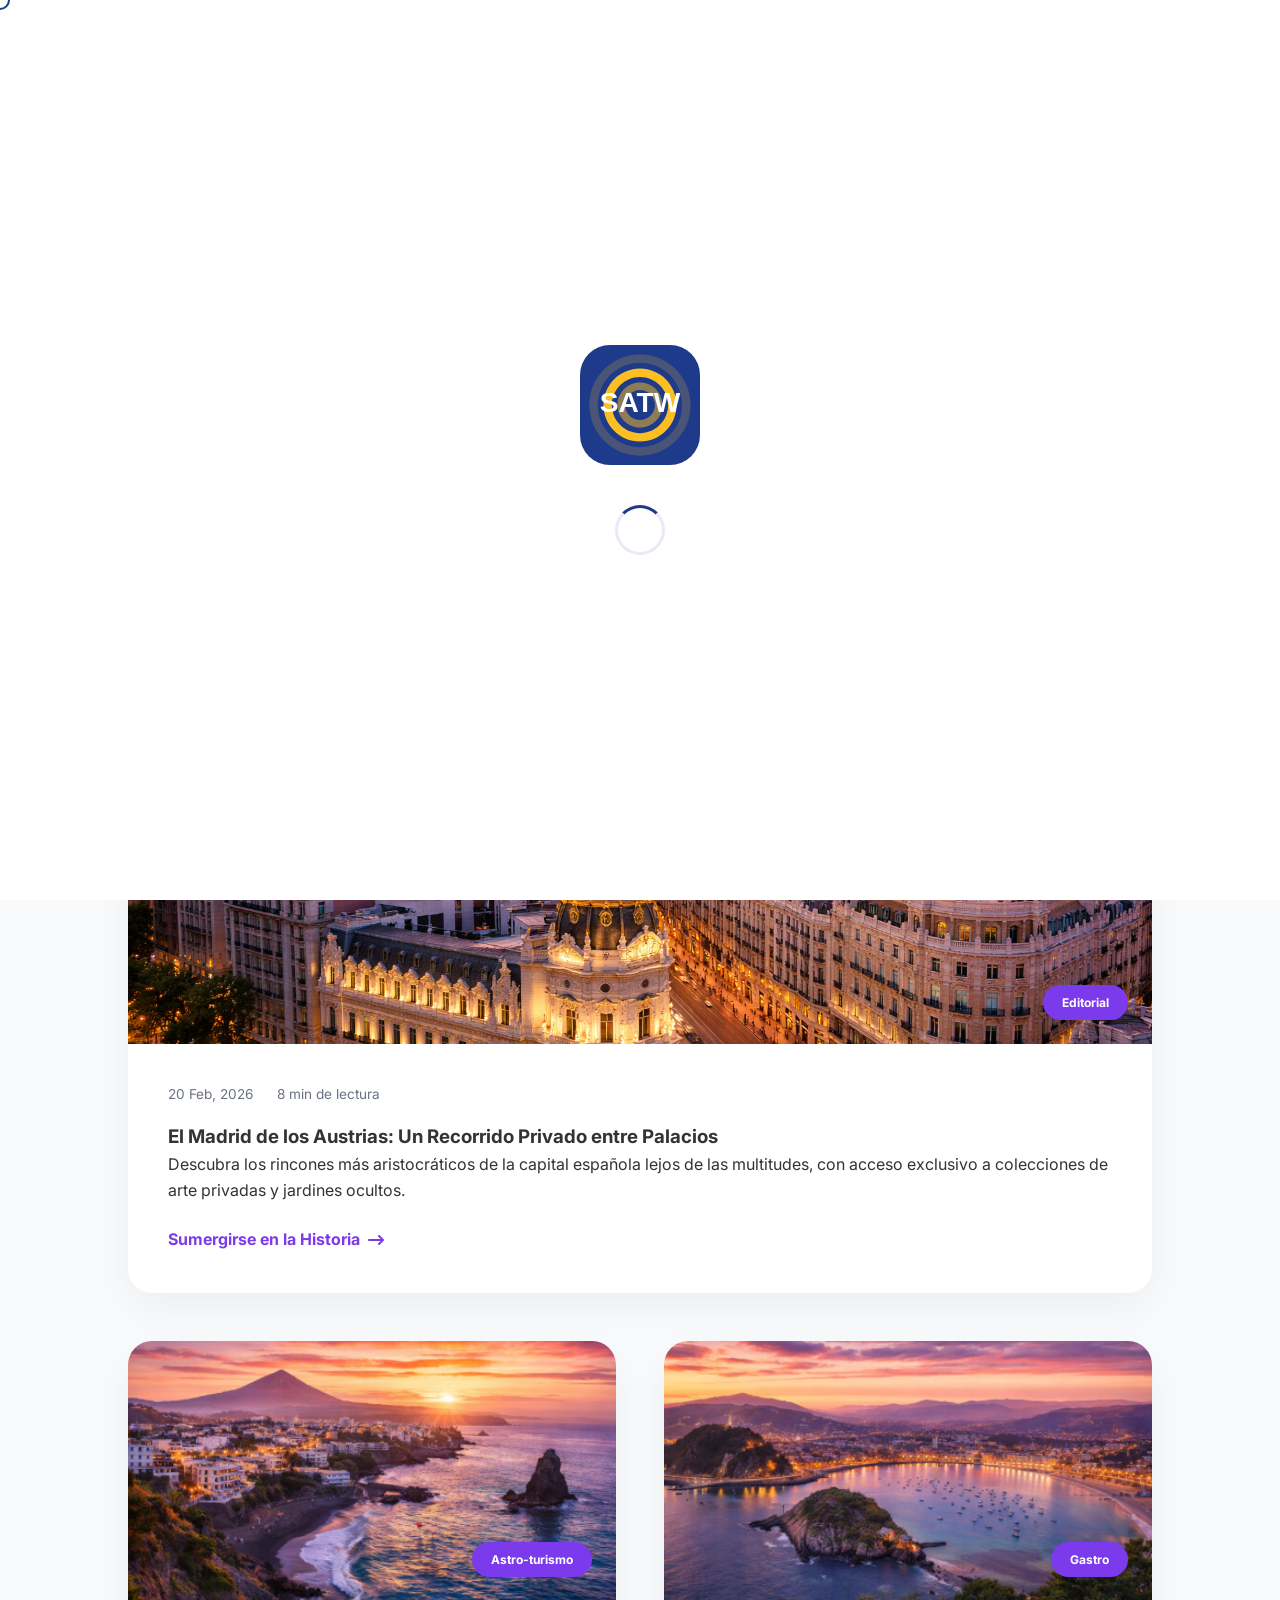
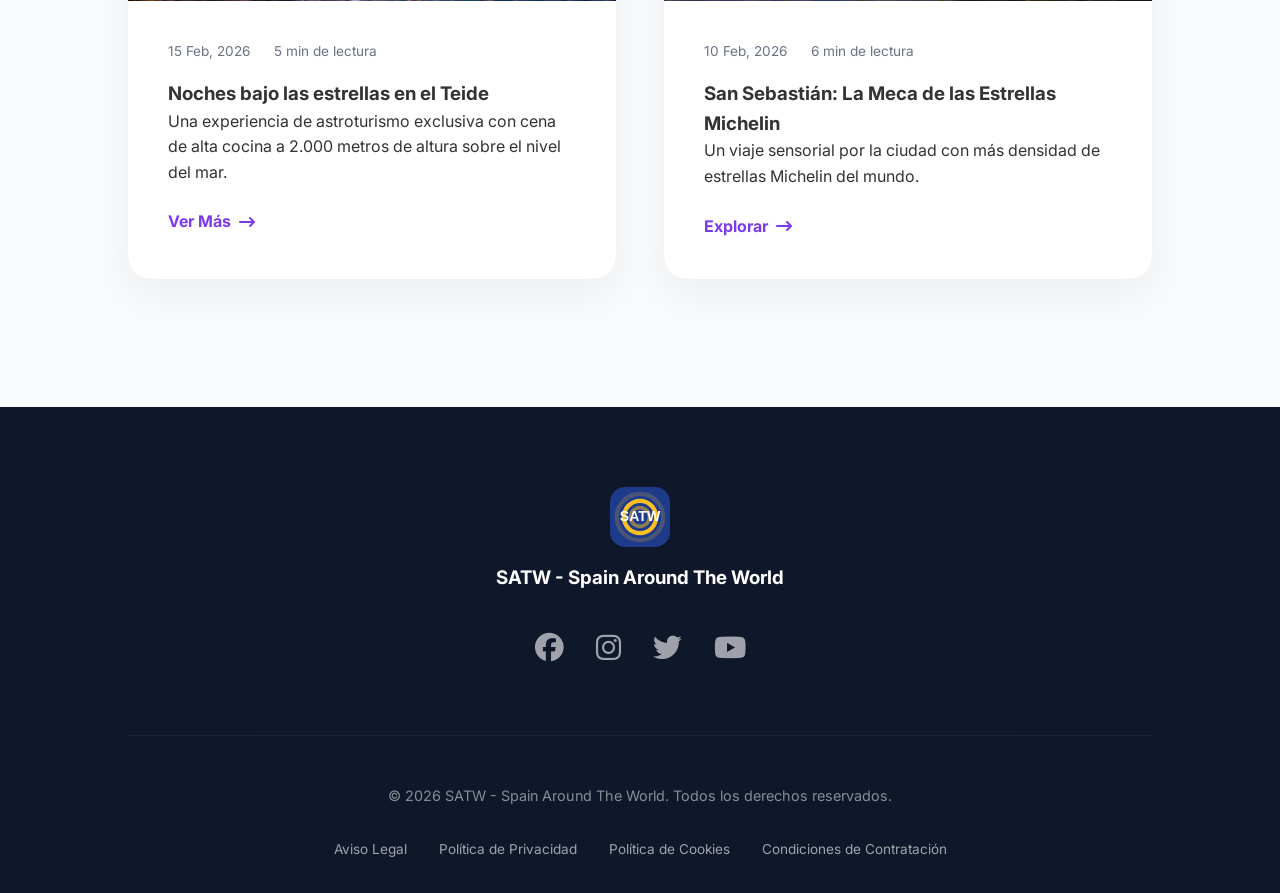
==== commit a4e81a79: "Add files via upload" ====
--- a/blog.html
+++ b/blog.html
@@ -139,6 +139,12 @@
           <a href="#" aria-label="YouTube"><i class="fab fa-youtube"></i></a>
         </div>
         <p class="copyright" data-i18n="footer_copy">© 2026 SATW. Todos los derechos reservados.</p>
+        <div class="footer-legal-links">
+          <a href="aviso-legal.html" data-i18n="legal_notice">Aviso Legal</a>
+          <a href="politica-privacidad.html" data-i18n="privacy_policy">Política de Privacidad</a>
+          <a href="politica-cookies.html" data-i18n="cookies_policy">Política de Cookies</a>
+          <a href="condiciones-contratacion.html" data-i18n="terms_conditions">Condiciones de Contratación</a>
+        </div>
       </div>
     </footer>
   </body>
--- a/styles.css
+++ b/styles.css
@@ -1,4 +1,4 @@
-﻿:root {
+:root {
   --primary-dark: #1e3a8a;
   --primary-light: #3b82f6;
   --accent: #7c3aed;
@@ -789,6 +789,159 @@
   font-size: 0.9rem;
   opacity: 0.5;
 }
+
+.footer-legal-links {
+  display: flex;
+  justify-content: center;
+  gap: 2rem;
+  margin-top: 2rem;
+  flex-wrap: wrap;
+}
+
+.footer-legal-links a {
+  color: white;
+  opacity: 0.6;
+  text-decoration: none;
+  font-size: 0.85rem;
+  transition: opacity 0.3s;
+}
+
+.footer-legal-links a:hover {
+  opacity: 1;
+  text-decoration: underline;
+}
+
+/* --- Cookie Banner --- */
+.cookie-banner {
+  position: fixed;
+  bottom: -100px;
+  left: 2rem;
+  right: 2rem;
+  background: white;
+  padding: 1.5rem 2.5rem;
+  border-radius: 20px;
+  box-shadow: 0 20px 60px rgba(0,0,0,0.15);
+  z-index: 10000;
+  transition: bottom 0.5s cubic-bezier(0.16, 1, 0.3, 1);
+  display: flex;
+  justify-content: center;
+}
+
+.cookie-banner.show {
+  bottom: 2rem;
+}
+
+.cookie-banner-content {
+  display: flex;
+  align-items: center;
+  gap: 2rem;
+  max-width: 1200px;
+  width: 100%;
+}
+
+.cookie-banner-content p {
+  color: var(--text-dark);
+  font-size: 0.95rem;
+  margin: 0;
+  flex: 1;
+}
+
+.cookie-banner-buttons {
+  display: flex;
+  align-items: center;
+  gap: 1.5rem;
+  flex-shrink: 0;
+}
+
+.cookie-link {
+  color: var(--accent);
+  text-decoration: none;
+  font-weight: 700;
+  font-size: 0.9rem;
+}
+
+.cookie-btn {
+  padding: 0.8rem 1.8rem;
+  border-radius: 50px;
+  border: none;
+  font-weight: 800;
+  cursor: pointer;
+  transition: all 0.3s;
+  font-size: 0.9rem;
+}
+
+.cookie-btn.reject {
+  background: var(--bg-light);
+  color: var(--text-dark);
+}
+
+.cookie-btn.accept {
+  background: var(--primary-dark);
+  color: white;
+}
+
+.cookie-btn.accept:hover {
+  background: var(--accent);
+  transform: translateY(-2px);
+}
+
+@media (max-width: 900px) {
+  .cookie-banner {
+    left: 1rem;
+    right: 1rem;
+    padding: 1.5rem;
+  }
+  .cookie-banner-content {
+    flex-direction: column;
+    text-align: center;
+    gap: 1.5rem;
+  }
+  .cookie-banner-buttons {
+    width: 100%;
+    justify-content: center;
+    flex-wrap: wrap;
+  }
+}
+
+/* --- Legal Content Pages --- */
+.legal-content {
+  padding: 140px 10% 80px;
+  max-width: 1000px;
+  margin: 0 auto;
+  min-height: 80vh;
+}
+
+.legal-content h1 {
+  color: var(--primary-dark);
+  margin-bottom: 3rem;
+  font-size: 3rem;
+  font-weight: 800;
+  text-align: center;
+}
+
+.legal-content h2 {
+  text-align: left;
+  font-size: 1.8rem;
+  margin: 3rem 0 1.5rem;
+  color: var(--primary-dark);
+  font-weight: 800;
+}
+
+.legal-content p, .legal-content ul {
+  margin-bottom: 1.5rem;
+  color: var(--text-dark);
+  font-size: 1.05rem;
+  line-height: 1.8;
+}
+
+.legal-content ul {
+  padding-left: 1.5rem;
+}
+
+.legal-content li {
+  margin-bottom: 0.8rem;
+}
+
 
 /* --- Subpages --- */
 .hero-sub {
